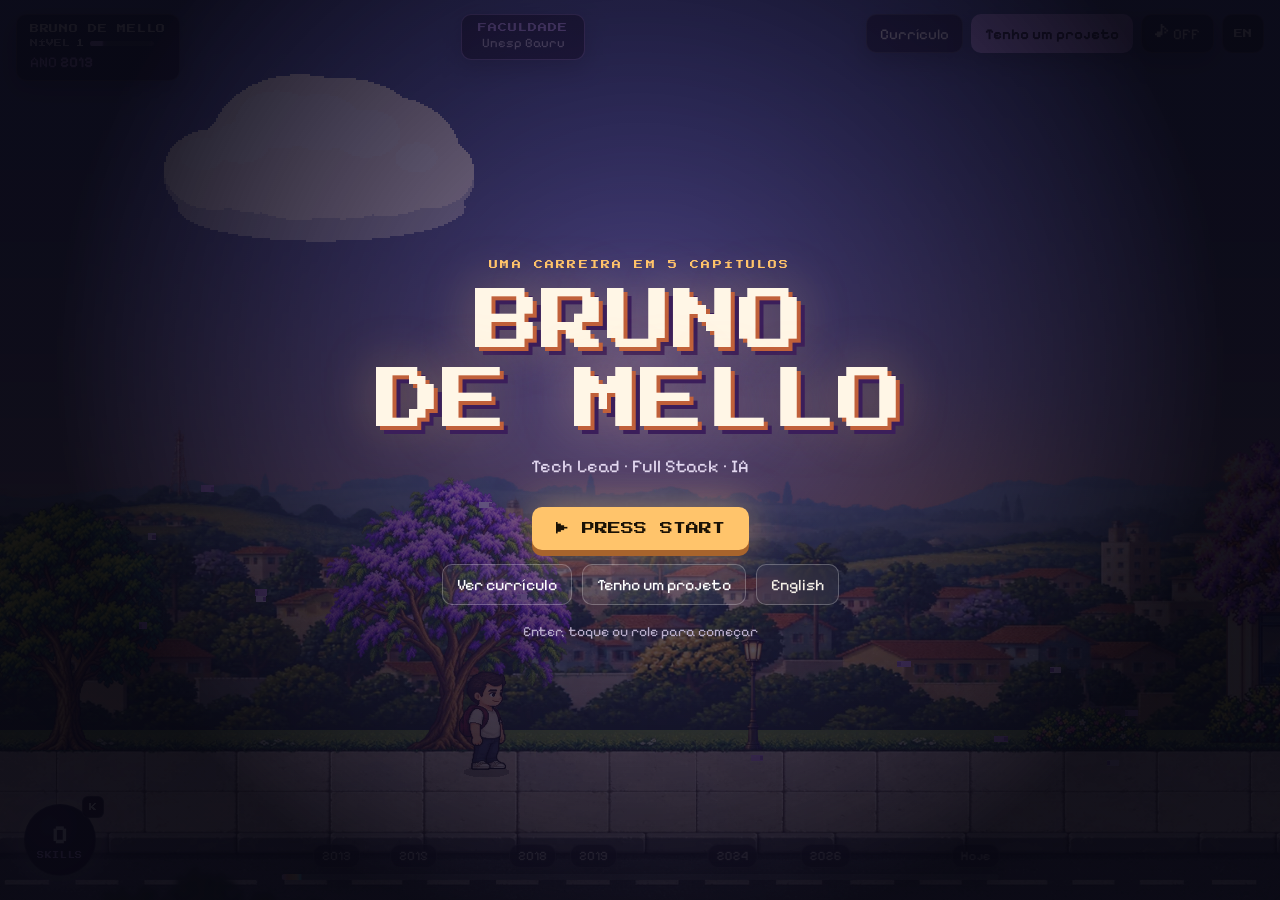
==== v3/index.html @ 6a88efe6 "portfolio-game: v2 e v3 do portfólio em jogo 2D v2 (estável) e v3 (transições entre capítulos e leve" ====
<!doctype html>
<html lang="pt-BR">
<head>
  <meta charset="utf-8">
  <meta name="viewport" content="width=device-width,initial-scale=1,viewport-fit=cover">
  <title>Bruno de Mello — a carreira como um jogo</title>
  <meta name="description" content="Tech Lead e desenvolvedor full stack com 11 anos de web. Atravesse a trajetória de Bruno de Mello num side-scroller em que o cenário e o personagem evoluem junto com a carreira.">
  <meta name="theme-color" content="#0b0a18">
  <link rel="icon" href="/assets/favicon.svg">
  <link rel="canonical" href="https://brunodemello.dev/portfolio-game-v3/">
  <link rel="alternate" hreflang="pt-BR" href="https://brunodemello.dev/portfolio-game-v3/">
  <link rel="alternate" hreflang="en" href="https://brunodemello.dev/portfolio-game-v3/en/">
  <meta property="og:type" content="website">
  <meta property="og:locale" content="pt_BR">
  <meta property="og:title" content="Bruno de Mello — a carreira como um jogo">
  <meta property="og:description" content="Tech Lead e desenvolvedor full stack. Atravesse 11 anos de carreira num jogo 2D e colete as skills pelo caminho.">
  <meta property="og:url" content="https://brunodemello.dev/portfolio-game-v3/">
  <meta property="og:image" content="https://brunodemello.dev/portfolio-game-v3/share-pt.jpg">
  <meta property="og:image:width" content="1200">
  <meta property="og:image:height" content="630">
  <meta property="og:image:alt" content="Bruno de Mello em pixel art diante do escritório, ao fim de uma rua que atravessa a carreira.">
  <meta name="twitter:card" content="summary_large_image">
  <link rel="preconnect" href="https://fonts.googleapis.com">
  <link rel="preconnect" href="https://fonts.gstatic.com" crossorigin>
  <link rel="stylesheet" href="https://fonts.googleapis.com/css2?family=Press+Start+2P&family=Pixelify+Sans:wght@400;700&family=VT323&display=swap">
  <link rel="stylesheet" href="style.css">
  <script>document.documentElement.classList.add('js');</script>
  <script type="module" src="js/main.js"></script>
</head>
<body>
  <a class="skip-link" href="#text-version">Pular o jogo e ler o currículo</a>

  <div id="app">
    <canvas id="screen" aria-hidden="true"></canvas>
    <div id="billboards" aria-hidden="true"></div>

    <header class="hud-top">
      <div class="hud-id">
        <span class="hud-name">BRUNO DE MELLO</span>
        <span class="hud-level"><i id="level-label">NÍVEL</i> <b id="level">1</b><span class="level-bar"><span id="level-fill"></span></span></span>
        <span class="hud-year"><i id="year-prefix">ANO </i><b id="year">2013</b></span>
      </div>
      <div class="era-badge" id="era-badge">
        <span id="era-name">FACULDADE</span>
        <small id="era-spec">Unesp Bauru</small>
      </div>
      <div class="hud-actions">
        <button type="button" data-panel="vagas">Currículo</button>
        <button type="button" data-panel="projetos" class="accent"><span class="long">Tenho um projeto</span><span class="short">Projeto</span></button>
        <button type="button" id="sound" aria-pressed="false" title="Som">♪ <span>OFF</span></button>
        <a class="lang" href="en/" hreflang="en" lang="en" title="English version">EN</a>
      </div>
    </header>

    <nav class="timeline" id="timeline" aria-label="Linha do tempo">
      <div class="timeline-track"><div class="timeline-fill" id="timeline-fill"></div></div>
      <div class="timeline-stops" id="timeline-stops"></div>
    </nav>

    <button type="button" class="skill-orb" id="skill-orb" aria-label="Abrir roda de skills">
      <span class="orb-ring"></span>
      <span class="orb-core"><b id="skill-count">0</b><small>SKILLS</small></span>
      <span class="orb-key">K</span>
    </button>
    <div class="skill-pops" id="skill-pops" aria-hidden="true"></div>

    <div class="hint" id="hint" hidden>
      <span class="hint-keys"><kbd>←</kbd><kbd>→</kbd> andar &nbsp;<kbd>Shift</kbd> correr &nbsp;<kbd>↑</kbd> pular</span>
      <span class="hint-touch">Deslize ou use os botões para andar</span>
      <span class="hint-scroll">…ou só role a página. Pare perto dos telões para ler mais.</span>
    </div>

    <div class="door-prompts" id="door-prompts" hidden>
      <button type="button" class="door-prompt" data-door="vagas">▲ VAGAS</button>
      <button type="button" class="door-prompt" data-door="projetos">▲ PROJETOS</button>
    </div>
    <div class="era-banner" id="era-banner" hidden></div>
    <div class="flash" id="flash"></div>

    <div class="touch-controls" id="touch-controls">
      <button type="button" data-hold="left" aria-label="Andar para a esquerda">◀</button>
      <button type="button" data-hold="right" aria-label="Andar para a direita">▶</button>
      <button type="button" data-tap="jump" class="jump" aria-label="Pular">▲</button>
    </div>

    <section class="title-screen" id="title-screen">
      <div class="boot" id="boot">brunodemello<span>.dev</span></div>
      <div class="title-card">
        <p class="title-kicker">UMA CARREIRA EM 5 CAPÍTULOS</p>
        <h1 class="title-logo">BRUNO<br>DE MELLO</h1>
        <p class="title-sub">Tech Lead · Full Stack · IA</p>
        <button type="button" class="start" id="continue" hidden>▶ CONTINUAR</button>
        <button type="button" class="start" id="start">▶ PRESS START</button>
        <div class="title-links">
          <button type="button" data-panel="vagas">Ver currículo</button>
          <button type="button" data-panel="projetos">Tenho um projeto</button>
          <a class="lang" href="en/" hreflang="en" lang="en">English</a>
        </div>
        <p class="title-help">Enter, toque ou role para começar</p>
      </div>
    </section>
  </div>

  <!--
    Fonte única do conteúdo. O jogo lê estes artigos (data-x = posição no mundo)
    e quem não roda JavaScript, buscadores e leitores de tela leem o texto direto.
  -->
  <main id="text-version">
    <h1>Bruno de Mello · Tech Lead e desenvolvedor full stack</h1>
    <p>11 anos em desenvolvimento web. Tech Lead e responsável pelo setor de desenvolvimento na MktNow, liderando a adoção de IA na agência.</p>

    <article class="station" data-id="unesp" data-x="420" data-label="2013"
      data-skills="Lógica de programação|Algoritmos">
      <p class="kicker">2013</p>
      <h2>Unesp Bauru</h2>
      <p class="role">Ciência da Computação, depois Sistemas de Informação</p>
      <p class="body">Onde tudo começou: entrei em Ciência da Computação e depois migrei para Sistemas de Informação, na Unesp de Bauru. Tranquei em 2018 para me dedicar ao trabalho.</p>
    </article>

    <article class="station" data-id="jrcom" data-x="1000" data-label="2015"
      data-skills="Gestão de projetos|Liderança|Trabalho em equipe">
      <p class="kicker">2015 – 2018</p>
      <h2>Jr.com · Empresa Júnior</h2>
      <p class="role">Empresa júnior da Computação da Unesp Bauru</p>
      <ol class="steps"><li>Trainee de projetos</li><li>Diretor de projetos</li><li>Presidente</li></ol>
      <p class="body">Tirei projetos do papel com clientes de verdade ainda na faculdade. Entrei como trainee, assumi a diretoria de projetos e fui eleito presidente: minha primeira experiência liderando pessoas.</p>
    </article>

    <article class="station" data-id="i9" data-x="1380"
      data-skills="HTML|CSS|JavaScript|WordPress">
      <p class="kicker">2015 – 2017</p>
      <h2>i9</h2>
      <p class="role">Estágio em desenvolvimento web</p>
      <p class="body">Primeiro estágio: desenvolvimento web e WordPress no dia a dia de uma agência. Fiz parte do time que redesenhou o site da Endeavor Brasil.</p>
    </article>

    <article class="station" data-id="mktnow" data-x="1900" data-label="2018"
      data-skills="React|Node.js|VTEX|Tray|Loja Integrada|APIs">
      <p class="kicker">2018</p>
      <h2>MktNow</h2>
      <p class="role">Desenvolvedor Sênior · agência de performance digital</p>
      <p class="body">Interfaces em React, back-end em Node.js, integrações e lojas em VTEX, Tray e Loja Integrada, com deploy e manutenção incluídos. Aqui a web virou trabalho de gente grande.</p>
    </article>

    <article class="station" data-id="tristar" data-x="2360" data-label="2019"
      data-skills="PouchDB|Offline-first|Mobile web">
      <p class="kicker">2019 · freela em paralelo</p>
      <h2>Tri-Star Premium Services</h2>
      <p class="role">App de inspeção para a aviação civil</p>
      <ul class="board"><li><span>VIRACOPOS</span><span>VCP</span><span>EM USO</span></li><li><span>GUARULHOS</span><span>GRU</span><span>EM USO</span></li><li><span>CONGONHAS</span><span>CGH</span><span>EM USO</span></li></ul>
      <p class="body">App mobile que funciona offline para agentes de proteção da aviação civil checarem itens proibidos no embarque.</p>
      <p><a class="case" href="/pt/work/tri-star/">Ler o case completo</a></p>
    </article>

    <article class="station" data-id="email" data-x="2820"
      data-skills="Coordenação de equipe|E-mail marketing|GTM|GA4">
      <p class="kicker">Em paralelo ao dev</p>
      <h2>Coordenação de E-mail Marketing</h2>
      <p class="role">MktNow · cerca de 2 anos</p>
      <p class="body">Coordenei o setor de e-mail marketing sem largar o desenvolvimento. Saí do jeito certo: treinei a pessoa que assumiu o setor.</p>
    </article>

    <article class="station" data-id="techlead" data-x="3420" data-label="2024"
      data-skills="Arquitetura|Code review|VPS|DNS|Nginx">
      <p class="kicker">2024</p>
      <h2>Tech Lead</h2>
      <p class="role">MktNow · liderança técnica</p>
      <p class="body">Arquitetura, revisão de código e as decisões que mantêm os projetos de pé, sem sair do código. O time começa a andar junto.</p>
    </article>

    <article class="station" data-id="dept" data-x="4120" data-label="2026"
      data-skills="Gestão de time|Priorização|IA aplicada|Agentes de IA">
      <p class="kicker">2026</p>
      <h2>Responsável pelo Desenvolvimento</h2>
      <p class="role">MktNow · todo o setor de dev</p>
      <p class="body">Lidero um time de 5 a 6 devs: conduzo as dailies, priorizo e distribuo as tarefas e sou o ponto único entre a agência e o desenvolvimento.</p>
      <p class="body">Também lidero a adoção de IA na agência, criando ferramentas internas e levando IA para o fluxo de trabalho.</p>
    </article>

    <article class="station" data-id="personal" data-x="4340"
      data-skills="Next.js|TypeScript|Prisma|PostgreSQL|Python">
      <p class="kicker">Projetos pessoais</p>
      <h2>CareerOS e ClearDesk</h2>
      <p class="role">Produtos que construo de ponta a ponta</p>
      <figure class="shots"><img src="/assets/careeros-demo.jpg" alt="CareerOS com uma oportunidade de demonstração e o cálculo de aderência"><img src="/assets/cleardesk-pipeline.jpg" alt="ClearDesk: funil do piloto com dados de demonstração"></figure>
      <p class="body">CareerOS organiza minha trajetória e analisa oportunidades a partir de skills, experiências e evidências de projetos. ClearDesk é o piloto de uma aplicação para organizar contatos comerciais, orçamentos e próximos passos numa operação de serviços.</p>
      <p><a class="case" href="/pt/work/careeros/">Case do CareerOS</a> <a class="case" href="/pt/work/cleardesk/">Case do ClearDesk</a></p>
    </article>

    <article class="station" data-id="urbes" data-x="4540"
      data-skills="SQLite|Diagnóstico de dados">
      <p class="kicker">Freela</p>
      <h2>URBES</h2>
      <p class="role">Manutenção de aplicação Node.js + SQLite</p>
      <p class="body">Fluxo de atualização de dados por arquivos e investigação de consistência entre arquivo, banco e interface.</p>
      <p><a class="case" href="/pt/work/urbes/">Ler o case completo</a></p>
    </article>

    <article class="station" data-id="labs" data-x="4860"
      data-skills="Orquestração de agentes|Automação">
      <p class="kicker">Estudo pessoal</p>
      <h2>Labs</h2>
      <p class="role">Laboratório de agentes de IA</p>
      <p class="body">Um time de agentes com papéis definidos (design, front, back, QA, documentação) trabalhando num fluxo de tarefas com revisão humana no final. Um estudo sobre como agentes podem construir software com qualidade.</p>
      <p><a class="case" href="/pt/work/dunder-labs/">Ler o case completo</a></p>
    </article>

    <article class="station" data-id="office" data-x="5260" data-label="Hoje">
      <p class="kicker">Hoje</p>
      <h2>E agora?</h2>
      <p class="role">Duas portas, dois caminhos</p>
      <p class="body">Procurando alguém para o seu time? Porta da esquerda. Tem um projeto para tirar do papel? Porta da direita.</p>
    </article>
    <section class="skills-data" id="skills-data">
      <h2>Skills</h2>
      <ul>
      <li data-skill="Lógica de programação" data-code="LOG" data-group="fund"><b>Lógica de programação</b> A base da Ciência da Computação na Unesp, onde comecei em 2013.</li>
      <li data-skill="Algoritmos" data-code="ALG" data-group="fund"><b>Algoritmos</b> Estruturas e algoritmos da graduação: o raciocínio que sigo usando para resolver problemas.</li>
      <li data-skill="Gestão de projetos" data-code="GP" data-group="lead"><b>Gestão de projetos</b> Na Jr.com, de trainee a diretor de projetos: escopo, prazos e clientes reais ainda na faculdade.</li>
      <li data-skill="Liderança" data-code="LID" data-group="lead"><b>Liderança</b> Presidente da Jr.com e, anos depois, Tech Lead e responsável pelo desenvolvimento da MktNow.</li>
      <li data-skill="Trabalho em equipe" data-code="EQP" data-group="lead"><b>Trabalho em equipe</b> Da empresa júnior ao time que coordeno hoje: projetos sempre feitos a várias mãos.</li>
      <li data-skill="HTML" data-code="HTML" data-group="front"><b>HTML</b> Base de tudo o que construo para a web, desde o primeiro estágio na i9.</li>
      <li data-skill="CSS" data-code="CSS" data-group="front"><b>CSS</b> Layouts responsivos com CSS e SCSS, adaptando interfaces a qualquer tela.</li>
      <li data-skill="JavaScript" data-code="JS" data-group="front"><b>JavaScript</b> A linguagem central do meu trabalho: do estágio na i9 às aplicações em React e Node.js.</li>
      <li data-skill="WordPress" data-code="WP" data-group="front"><b>WordPress</b> Sites institucionais desde a i9, incluindo o redesign da Endeavor Brasil, e muitos projetos de agência.</li>
      <li data-skill="React" data-code="RCT" data-group="front"><b>React</b> Interfaces que construo e mantenho na MktNow desde 2018.</li>
      <li data-skill="Node.js" data-code="NODE" data-group="back"><b>Node.js</b> Back-ends, APIs e integrações na MktNow, além da aplicação da URBES.</li>
      <li data-skill="VTEX" data-code="VTEX" data-group="ecom"><b>VTEX</b> Lojas e integrações de e-commerce para clientes da agência.</li>
      <li data-skill="Tray" data-code="TRAY" data-group="ecom"><b>Tray</b> Lojas Tray com regras específicas da operação de cada cliente.</li>
      <li data-skill="Loja Integrada" data-code="LI" data-group="ecom"><b>Loja Integrada</b> E-commerce de clientes da agência, com integrações e ajustes de operação.</li>
      <li data-skill="APIs" data-code="API" data-group="back"><b>APIs</b> Integrações entre serviços, formulários e CRMs, com as regras de negócio de cada cliente.</li>
      <li data-skill="PouchDB" data-code="PDB" data-group="back"><b>PouchDB</b> O banco local do app da Tri-Star, que precisava funcionar sem internet nos aeroportos.</li>
      <li data-skill="Offline-first" data-code="OFF" data-group="back"><b>Offline-first</b> No app da Tri-Star, os agentes checavam itens mesmo sem conexão, e os dados sincronizavam depois.</li>
      <li data-skill="Mobile web" data-code="MOB" data-group="front"><b>Mobile web</b> O app de inspeção da Tri-Star, usado no celular por agentes de proteção da aviação civil.</li>
      <li data-skill="Coordenação de equipe" data-code="CRD" data-group="lead"><b>Coordenação de equipe</b> Coordenei o setor de e-mail marketing por cerca de dois anos, junto com o desenvolvimento.</li>
      <li data-skill="E-mail marketing" data-code="MAIL" data-group="mkt"><b>E-mail marketing</b> Operação e campanhas do setor na MktNow, até treinar a pessoa que assumiu.</li>
      <li data-skill="GTM" data-code="GTM" data-group="mkt"><b>GTM</b> Google Tag Manager para medir o que acontece em sites e lojas de clientes.</li>
      <li data-skill="GA4" data-code="GA4" data-group="mkt"><b>GA4</b> Google Analytics e dataLayer para medir o que importa em cada projeto.</li>
      <li data-skill="Arquitetura" data-code="ARQ" data-group="back"><b>Arquitetura</b> Como Tech Lead, defino a estrutura e os caminhos técnicos dos projetos da agência.</li>
      <li data-skill="Code review" data-code="CR" data-group="lead"><b>Code review</b> Revisão de código do time: qualidade e consistência antes de ir para produção.</li>
      <li data-skill="VPS" data-code="VPS" data-group="infra"><b>VPS</b> Publicação e manutenção de aplicações em VPS, com aaPanel, DigitalOcean e Hostinger.</li>
      <li data-skill="DNS" data-code="DNS" data-group="infra"><b>DNS</b> Domínios, DNS, HTTPS e Cloudflare para colocar projetos no ar e mantê-los lá.</li>
      <li data-skill="Nginx" data-code="NGX" data-group="infra"><b>Nginx</b> Servidores web e proxies (Nginx e Apache) nas aplicações que publico.</li>
      <li data-skill="Gestão de time" data-code="TIME" data-group="lead"><b>Gestão de time</b> Lidero de 5 a 6 devs: dailies, acompanhamento e distribuição do trabalho.</li>
      <li data-skill="Priorização" data-code="PRI" data-group="lead"><b>Priorização</b> Decido o que entra primeiro e sou o ponto único entre a agência e o time de desenvolvimento.</li>
      <li data-skill="IA aplicada" data-code="IA" data-group="ai"><b>IA aplicada</b> Lidero a adoção de IA na agência, com ferramentas internas e IA no fluxo de trabalho.</li>
      <li data-skill="Agentes de IA" data-code="AGT" data-group="ai"><b>Agentes de IA</b> Uso agentes no desenvolvimento e estudo como eles podem construir software com qualidade.</li>
      <li data-skill="SQLite" data-code="SQL" data-group="back"><b>SQLite</b> O banco da aplicação da URBES, onde investiguei a consistência entre arquivos, banco e interface.</li>
      <li data-skill="Diagnóstico de dados" data-code="DIAG" data-group="back"><b>Diagnóstico de dados</b> Rastrear onde o dado se perde: do arquivo de atualização até o que aparece na tela.</li>
      <li data-skill="Orquestração de agentes" data-code="ORQ" data-group="ai"><b>Orquestração de agentes</b> No Labs, organizo um time de agentes com papéis definidos e revisão humana no final.</li>
      <li data-skill="Automação" data-code="AUTO" data-group="ai"><b>Automação</b> Fluxos automáticos de tarefas e entregas no meu laboratório de agentes.</li>
      <li data-skill="Next.js" data-code="NEXT" data-group="front"><b>Next.js</b> A base do CareerOS, meu projeto pessoal para organizar trajetória e oportunidades.</li>
      <li data-skill="TypeScript" data-code="TS" data-group="front"><b>TypeScript</b> Tipagem do CareerOS de ponta a ponta, do front-end ao banco.</li>
      <li data-skill="Prisma" data-code="PRSM" data-group="back"><b>Prisma</b> A camada de dados do CareerOS, modelando skills, experiências e evidências.</li>
      <li data-skill="PostgreSQL" data-code="PG" data-group="back"><b>PostgreSQL</b> O banco relacional por trás do CareerOS.</li>
      <li data-skill="Python" data-code="PY" data-group="back"><b>Python</b> A aplicação do ClearDesk, piloto para organizar pedidos e orçamentos de uma operação de serviços.</li>
      </ul>
    </section>
  </main>

  <dialog class="wheel" id="skill-wheel" aria-labelledby="wheel-name">
    <div class="wheel-stage">
      <div class="wheel-ring" id="wheel-ring"></div>
      <div class="wheel-center">
        <p class="wheel-group" id="wheel-group"></p>
        <h2 class="wheel-name" id="wheel-name"></h2>
        <p class="wheel-desc" id="wheel-desc"></p>
        <p class="wheel-origin" id="wheel-origin"></p>
        <div class="wheel-nav">
          <button type="button" id="wheel-prev" aria-label="Skill anterior">◀</button>
          <span id="wheel-progress"></span>
          <button type="button" id="wheel-next" aria-label="Próxima skill">▶</button>
        </div>
      </div>
    </div>
    <button type="button" class="wheel-close" data-close-wheel>Voltar ao jogo ✕</button>
    <p class="wheel-help">← → ou role para girar · clique numa skill · Esc fecha</p>
  </dialog>

  <dialog class="panel" id="panel-vagas" aria-labelledby="vagas-title">
    <div class="panel-inner">
      <button type="button" class="panel-close" data-close>Voltar ao jogo ✕</button>
      <p class="panel-kicker">PORTA DA ESQUERDA · VAGAS</p>
      <h2 id="vagas-title">Para o seu time</h2>
      <p class="panel-lead">Tech Lead e responsável pelo desenvolvimento na MktNow, agência de performance digital. São 11 anos construindo para a web, de interfaces em React a integrações, e-commerce e infraestrutura. Hoje também lidero a adoção de IA na agência.</p>
      <div class="panel-actions">
        <a class="btn primary" href="/pt/resume/">Currículo completo</a>
        <a class="btn" href="/downloads/bruno-de-mello-pt.pdf" download>Baixar PDF</a>
        <a class="btn" href="mailto:contact@brunodemello.dev?subject=Vaga">contact@brunodemello.dev</a>
      </div>
      <h3>Experiência</h3>
      <ul class="cv">
        <li><b>MktNow</b><span>2018 – hoje</span><p>Responsável pelo Desenvolvimento (2026) · Tech Lead (2024) · Dev Sênior (2018). Coordenação de e-mail marketing em paralelo, por cerca de 2 anos.</p></li>
        <li><b>Tri-Star Premium Services</b><span>2019 · freela</span><p>App offline de inspeção usado em Viracopos, Guarulhos e Congonhas.</p></li>
        <li><b>URBES</b><span>freela</span><p>Manutenção de aplicação Node.js + SQLite.</p></li>
        <li><b>i9</b><span>2015 – 2017</span><p>Estágio em desenvolvimento web e WordPress; redesign do site da Endeavor Brasil.</p></li>
        <li><b>Jr.com</b><span>2015 – 2018</span><p>Trainee de projetos → Diretor de projetos → Presidente.</p></li>
      </ul>
      <h3>Formação e idiomas</h3>
      <p>Unesp Bauru · Ciência da Computação → Sistemas de Informação (2013–2018, não concluído).<br>Inglês intermediário-avançado: leitura e escrita fluentes, conversação em evolução.</p>
      <h3>Projetos pessoais</h3>
      <ul class="links">
        <li><a href="/pt/work/careeros/">CareerOS</a> organiza trajetória e oportunidades</li>
        <li><a href="/pt/work/cleardesk/">ClearDesk</a> do pedido ao acompanhamento</li>
        <li><a href="/pt/work/dunder-labs/">Labs</a> laboratório de agentes de IA</li>
      </ul>
    </div>
  </dialog>

  <dialog class="panel" id="panel-projetos" aria-labelledby="projetos-title">
    <div class="panel-inner">
      <button type="button" class="panel-close" data-close>Voltar ao jogo ✕</button>
      <p class="panel-kicker">PORTA DA DIREITA · PROJETOS</p>
      <h2 id="projetos-title">Tem um projeto?</h2>
      <p class="panel-lead">Eu cuido da parte técnica de ponta a ponta, com a experiência de quem entrega para clientes de agência todos os dias.</p>
      <ul class="services">
        <li><b>Sites e landing pages</b>rápidos, medidos e fáceis de manter</li>
        <li><b>E-commerce</b>VTEX, Tray, Loja Integrada e WooCommerce</li>
        <li><b>Apps web sob medida</b>React e Node.js</li>
        <li><b>Integrações</b>formulário → CRM, APIs e automações</li>
        <li><b>Ferramentas com IA</b>automações e assistentes para o seu fluxo</li>
        <li><b>Manutenção e infraestrutura</b>VPS, DNS, deploy e correções</li>
        <li><b>Medição</b>GTM, GA4 e dataLayer</li>
      </ul>
      <p class="panel-note">Projeto fechado para entregas ou mensalidade para manutenção. Orçamento sob medida. <b>Agenda limitada: aceitando novos projetos.</b></p>
      <div class="panel-actions">
        <a class="btn primary" href="mailto:contact@brunodemello.dev?subject=Projeto">Pedir orçamento</a>
      </div>
    </div>
  </dialog>
</body>
</html>
---- v3/style.css ----
@font-face {
  font-family: 'Manrope';
  src: url('/assets/manrope-regular.ttf') format('truetype');
  font-weight: 400;
  font-display: swap;
}
@font-face {
  font-family: 'Manrope';
  src: url('/assets/manrope-bold.ttf') format('truetype');
  font-weight: 700;
  font-display: swap;
}

@property --rot { syntax: '<angle>'; inherits: true; initial-value: 0deg; }
@property --k { syntax: '<number>'; inherits: false; initial-value: 0; }
@property --sc { syntax: '<number>'; inherits: false; initial-value: 1; }
@property --p { syntax: '<angle>'; inherits: true; initial-value: 0deg; }

:root {
  --pixel: 'Press Start 2P', ui-monospace, monospace;
  --game: 'Pixelify Sans', 'Press Start 2P', system-ui, sans-serif;
  --sans: 'Manrope', system-ui, -apple-system, 'Segoe UI', sans-serif;
  --glass: rgba(16, 13, 28, 0.72);
  --glass-strong: rgba(14, 11, 24, 0.9);
  --line: rgba(255, 255, 255, 0.16);
  --ink: #f6f1e8;
  --muted: #c9c1d6;
  --accent: #c9a2ff;
  --safe-bottom: env(safe-area-inset-bottom, 0px);
}

/* One accent per chapter: jacaranda, terracotta, amber, gold, neon. */
html[data-era='c1'], .chip--c1, .spark--c1, .era-banner--c1, .skill-toast.chip--c1 { --accent: #c9a2ff; }
html[data-era='c2'], .chip--c2, .spark--c2, .era-banner--c2, .skill-toast.chip--c2 { --accent: #ff9f70; }
html[data-era='c3'], .chip--c3, .spark--c3, .era-banner--c3, .skill-toast.chip--c3 { --accent: #ffc46b; }
html[data-era='c4'], .chip--c4, .spark--c4, .era-banner--c4, .skill-toast.chip--c4 { --accent: #ffd98a; }
html[data-era='c5'], .chip--c5, .spark--c5, .era-banner--c5, .skill-toast.chip--c5 { --accent: #45f0ff; }
.bb--c1 { --accent: #c9a2ff; }
.bb--c2 { --accent: #ff9f70; }
.bb--c3 { --accent: #ffc46b; }
.bb--c4 { --accent: #ffd98a; }
.bb--c5 { --accent: #45f0ff; }

/* Skill groups (wheel colors). */
.group-fund { --g: #b8a6ff; }
.group-lead { --g: #ffb86b; }
.group-front { --g: #6fd6ff; }
.group-back { --g: #8dff9a; }
.group-ecom { --g: #ff8fbf; }
.group-infra { --g: #cfd8e6; }
.group-mkt { --g: #ffe066; }
.group-ai { --g: #45f0ff; }

* { box-sizing: border-box; }

html, body {
  margin: 0;
  font-variant-ligatures: none;
  background: #070812;
  color: var(--ink);
  font-family: var(--sans);
}

html.js, html.js body {
  height: 100%;
  overflow: hidden;
  overscroll-behavior: none;
}

button { font: inherit; color: inherit; cursor: pointer; }

.skip-link {
  position: absolute;
  left: 12px;
  top: -60px;
  z-index: 100;
  padding: 10px 14px;
  background: #fff;
  color: #000;
}
.skip-link:focus { top: 12px; }

/* ---------- no-JS / screen reader text version ---------- */

#text-version {
  max-width: 720px;
  margin: 0 auto;
  padding: 40px 20px 80px;
  line-height: 1.6;
}
#text-version .station { margin: 32px 0; }
#text-version .kicker { color: #ffc46b; font-size: 13px; letter-spacing: 0.1em; margin: 0; }
#text-version h2 { margin: 4px 0; }
#text-version .role { color: #c9c3b6; margin: 0 0 8px; }
#text-version a { color: #7ff6ff; }
#text-version .skills-data li { margin: 6px 0; }

html.js #text-version {
  position: absolute;
  width: 1px;
  height: 1px;
  overflow: hidden;
  clip: rect(0 0 0 0);
  white-space: nowrap;
}
html:not(.js) #app { display: none; }

/* ---------- stage ---------- */

#app {
  position: fixed;
  inset: 0;
  overflow: hidden;
  touch-action: none;
  user-select: none;
  -webkit-user-select: none;
}

#screen {
  position: absolute;
  inset: 0;
  width: 100%;
  height: 100%;
}

/* Shared "game UI" surface: dark glass, a crisp border and the chapter accent. */
.hud-id,
.era-badge,
.hud-actions button,
.timeline .stop,
.door-prompt,
.hint {
  background: var(--glass);
  color: var(--ink);
  border: 1px solid var(--line);
  border-radius: 10px;
  backdrop-filter: blur(10px) saturate(1.3);
  -webkit-backdrop-filter: blur(10px) saturate(1.3);
  box-shadow: 0 8px 24px rgba(0, 0, 0, 0.28);
}

/* ---------- top HUD ---------- */

.hud-top {
  position: absolute;
  top: 0;
  left: 0;
  right: 0;
  z-index: 10;
  display: flex;
  align-items: flex-start;
  justify-content: space-between;
  gap: 12px;
  padding: 14px 16px;
  pointer-events: none;
}
.hud-top > * { pointer-events: auto; }

.hud-id {
  display: flex;
  flex-direction: column;
  gap: 6px;
  padding: 9px 13px;
}
.hud-name { font-family: var(--pixel); font-size: 9px; letter-spacing: 0.08em; }
.hud-level { display: flex; align-items: center; gap: 6px; font-family: var(--pixel); font-size: 8px; color: var(--muted); }
.hud-level i { font-style: normal; }
.hud-level b { color: #fff; font-weight: 400; }
.level-bar { width: 64px; height: 5px; border-radius: 99px; background: rgba(255, 255, 255, 0.15); overflow: hidden; }
#level-fill { display: block; height: 100%; background: var(--accent); transform-origin: left; transform: scaleX(0); box-shadow: 0 0 8px var(--accent); }
.hud-year { font-family: var(--game); font-size: 15px; color: var(--accent); transition: color 0.5s; }
.hud-year i { font-style: normal; }
.hud-year b { display: inline-block; font-weight: 700; }
.hud-year b.tick { animation: tick 0.35s cubic-bezier(.2,1.4,.4,1); }

.era-badge {
  display: flex;
  flex-direction: column;
  align-items: center;
  gap: 3px;
  padding: 8px 16px;
  text-align: center;
  border-color: color-mix(in srgb, var(--accent) 55%, transparent);
  transition: border-color 0.5s;
}
.era-badge span { font-family: var(--pixel); font-size: 9px; letter-spacing: 0.1em; color: var(--accent); transition: color 0.5s; }
.era-badge small { font-family: var(--game); font-size: 13px; color: var(--muted); }
.era-badge.upgrade { animation: badge-up 0.9s cubic-bezier(.2,1.6,.4,1); }

.hud-actions { display: flex; gap: 8px; }
.hud-actions button { padding: 9px 13px; font-family: var(--game); font-size: 15px; }
.lang {
  display: inline-grid;
  place-items: center;
  padding: 9px 11px;
  background: var(--glass);
  border: 1px solid var(--line);
  border-radius: 10px;
  color: var(--ink);
  font-family: var(--pixel);
  font-size: 9px;
  text-decoration: none;
  backdrop-filter: blur(10px);
  -webkit-backdrop-filter: blur(10px);
}
.lang:hover { border-color: var(--accent); color: var(--accent); }
.title-links .lang { padding: 10px 14px; font-family: var(--game); font-size: 16px; border-radius: 10px; background: rgba(255, 255, 255, 0.06); border-color: rgba(255, 255, 255, 0.25); }
.hud-actions .short { display: none; }
.hud-actions button.accent { background: var(--accent); color: #17121f; border-color: transparent; font-weight: 700; }
.hud-actions button:hover { filter: brightness(1.12); }
.hud-actions button:focus-visible,
.timeline .stop:focus-visible,
.skill-orb:focus-visible { outline: 3px solid #fff; outline-offset: 2px; }

/* ---------- timeline ---------- */

.timeline {
  position: absolute;
  left: 50%;
  bottom: calc(20px + var(--safe-bottom));
  z-index: 10;
  width: min(720px, 56vw);
  transform: translateX(-50%);
  padding-top: 30px;
}
.timeline-track {
  height: 6px;
  background: rgba(255, 255, 255, 0.16);
  border-radius: 99px;
  overflow: hidden;
  box-shadow: 0 2px 10px rgba(0, 0, 0, 0.3);
}
.timeline-fill {
  height: 100%;
  background: linear-gradient(90deg, #c9a2ff, #ff9f70 30%, #ffc46b 55%, #ffd98a 75%, #45f0ff);
  transform-origin: left;
  transform: scaleX(0);
}
.timeline-stops { position: absolute; inset: 0 0 auto 0; height: 24px; }
.timeline .stop {
  position: absolute;
  top: 0;
  transform: translateX(-50%);
  padding: 3px 8px;
  font-family: var(--game);
  font-size: 13px;
  white-space: nowrap;
  opacity: 0.8;
  transition: opacity 0.2s, transform 0.2s, background 0.3s;
}
.timeline .stop:hover { opacity: 1; transform: translateX(-50%) translateY(-2px); }
.timeline .stop.current { opacity: 1; background: var(--accent); color: #17121f; border-color: transparent; font-weight: 700; }

/* ---------- skill orb, pops, toast, sparks ---------- */

.skill-orb {
  position: absolute;
  left: 18px;
  bottom: calc(18px + var(--safe-bottom));
  z-index: 12;
  width: 84px;
  height: 84px;
  padding: 0;
  border: 0;
  border-radius: 50%;
  background: none;
  transition: transform 0.2s;
}
.skill-orb:hover { transform: scale(1.06); }
.orb-ring {
  position: absolute;
  inset: 0;
  border-radius: 50%;
  background: conic-gradient(var(--accent) var(--p, 0deg), rgba(255, 255, 255, 0.14) 0);
  box-shadow: 0 0 24px color-mix(in srgb, var(--accent) 45%, transparent);
  transition: --p 0.6s ease-out;
}
.skill-orb { --p: 0deg; }
.orb-core {
  position: absolute;
  inset: 6px;
  display: flex;
  flex-direction: column;
  align-items: center;
  justify-content: center;
  border-radius: 50%;
  background: radial-gradient(circle at 35% 30%, #2c2446, #120f20 70%);
  border: 1px solid rgba(255, 255, 255, 0.12);
}
.orb-core b { font-family: var(--game); font-size: 26px; line-height: 1; color: #fff; }
.orb-core small { margin-top: 4px; font-family: var(--pixel); font-size: 7px; letter-spacing: 0.1em; color: var(--accent); }
.orb-key {
  position: absolute;
  right: -2px;
  top: -2px;
  width: 22px;
  height: 22px;
  display: grid;
  place-items: center;
  border-radius: 6px;
  background: var(--glass-strong);
  border: 1px solid var(--line);
  font-family: var(--pixel);
  font-size: 8px;
}
.skill-orb.hit .orb-core { animation: orb-hit 0.45s cubic-bezier(.2,1.6,.4,1); }
.skill-orb.hit .orb-ring { animation: orb-flash 0.6s ease-out; }
@media (pointer: coarse) { .orb-key { display: none; } }

.skill-pops {
  position: absolute;
  left: 18px;
  bottom: calc(112px + var(--safe-bottom));
  z-index: 12;
  display: flex;
  flex-direction: column-reverse;
  gap: 6px;
  pointer-events: none;
}
.skill-pop { animation: pop-up 1.5s ease-out forwards; }

.skill-toast {
  position: absolute;
  left: 50%;
  bottom: calc(78px + var(--safe-bottom));
  z-index: 12;
  display: flex;
  align-items: baseline;
  gap: 10px;
  padding: 9px 16px;
  background: var(--glass-strong);
  border: 1px solid color-mix(in srgb, var(--accent) 70%, transparent);
  border-radius: 999px;
  box-shadow: 0 0 30px color-mix(in srgb, var(--accent) 35%, transparent);
  white-space: nowrap;
  pointer-events: none;
  animation: toast 2.6s cubic-bezier(.2,1,.3,1) forwards;
}
.skill-toast b { font-family: var(--pixel); font-size: 10px; color: var(--accent); }
.skill-toast span { font-family: var(--game); font-size: 15px; color: #fff; }

.achievement {
  position: absolute;
  right: 16px;
  bottom: calc(76px + var(--safe-bottom));
  z-index: 25;
  display: flex;
  align-items: center;
  gap: 12px;
  padding: 10px 16px 10px 10px;
  background: linear-gradient(90deg, rgba(60, 44, 10, 0.95), rgba(20, 16, 30, 0.95));
  border: 1px solid #ffd24a;
  border-radius: 12px;
  box-shadow: 0 0 34px rgba(255, 210, 74, 0.45);
  pointer-events: none;
  animation: achv 3.4s cubic-bezier(.2,1.2,.3,1) forwards;
}
.achievement-icon {
  display: grid;
  place-items: center;
  width: 40px;
  height: 40px;
  border-radius: 10px;
  background: #ffd24a;
  color: #3a2800;
  font-size: 22px;
  animation: achv-spin 0.8s ease-out;
}
.achievement-text { display: flex; flex-direction: column; }
.achievement-text small { font-family: var(--pixel); font-size: 7px; letter-spacing: 0.12em; color: #ffd24a; }
.achievement-text b { font-family: var(--game); font-size: 18px; color: #fff; }
.achievement-text span { font-size: 13px; color: var(--muted); }
@keyframes achv { 0% { opacity: 0; transform: translateX(40px); } 10% { opacity: 1; transform: none; } 85% { opacity: 1; } 100% { opacity: 0; transform: translateY(-10px); } }
@keyframes achv-spin { from { transform: rotate(-180deg) scale(0.3); } to { transform: none; } }
@media (max-width: 720px), (pointer: coarse) { .achievement { right: 10px; left: auto; bottom: calc(176px + var(--safe-bottom)); } }

.chip {
  display: inline-block;
  padding: 5px 10px;
  border-radius: 8px;
  background: var(--accent);
  color: #17121f;
  font-family: var(--game);
  font-size: 15px;
  font-weight: 700;
  white-space: nowrap;
  box-shadow: 0 0 0 2px rgba(0, 0, 0, 0.35), 0 0 18px color-mix(in srgb, var(--accent) 70%, transparent);
}
.chip-fly { position: fixed; left: 0; top: 0; z-index: 60; pointer-events: none; }
.spark {
  position: fixed;
  left: 0;
  top: 0;
  z-index: 59;
  width: 6px;
  height: 6px;
  background: var(--accent);
  box-shadow: 0 0 10px var(--accent);
  pointer-events: none;
  animation: spark 0.65s ease-out forwards;
}

/* ---------- billboards ---------- */

#billboards { position: absolute; inset: 0; z-index: 5; pointer-events: none; }

.bb {
  position: absolute;
  left: 0;
  top: clamp(78px, 12vh, 118px);
  width: min(400px, 34vw);
  opacity: 0;
  visibility: hidden;
  transition: opacity 0.25s, visibility 0s 0.25s;
  pointer-events: none;
}
.bb.is-near {
  opacity: 1;
  visibility: visible;
  transition: opacity 0.25s;
  pointer-events: auto;
}
.bb-screen {
  position: relative;
  padding: 16px 18px 18px;
  background: linear-gradient(180deg, rgba(26, 21, 42, 0.9), rgba(12, 10, 22, 0.9));
  border: 1px solid rgba(255, 255, 255, 0.14);
  border-radius: 12px;
  box-shadow:
    0 0 0 1px rgba(0, 0, 0, 0.5),
    0 22px 60px rgba(0, 0, 0, 0.45),
    0 0 40px color-mix(in srgb, var(--accent) 22%, transparent);
  backdrop-filter: blur(12px) saturate(1.3);
  -webkit-backdrop-filter: blur(12px) saturate(1.3);
  font-size: 14.5px;
  line-height: 1.55;
  overflow: hidden;
}
.bb-screen::before {
  content: '';
  position: absolute;
  left: 0;
  right: 0;
  top: 0;
  height: 3px;
  background: var(--accent);
  box-shadow: 0 0 14px var(--accent);
}
.bb.is-near .bb-screen { animation: rpg-open 0.32s cubic-bezier(.2,.9,.3,1); transform-origin: center; }
.bb-post {
  position: absolute;
  left: var(--post, 50%);
  top: 100%;
  width: 2px;
  height: 30px;
  margin-left: -1px;
  background: linear-gradient(var(--accent), transparent);
  box-shadow: 0 0 8px var(--accent);
}
.bb-kicker { margin: 0; font-family: var(--pixel); font-size: 9px; letter-spacing: 0.08em; color: var(--accent); line-height: 1.6; }
.bb-title { margin: 8px 0 4px; font-family: var(--game); font-size: 27px; font-weight: 700; line-height: 1.1; color: #fff; }
.bb-role { margin: 0; color: var(--muted); font-size: 13.5px; }
.bb-more { display: none; margin-top: 12px; }
.bb.is-open .bb-more { display: block; animation: more-in 0.3s ease-out; }
.bb-body { margin: 0; white-space: pre-line; color: #ece6f2; }
.bb-body.typing::after { content: '▌'; margin-left: 2px; color: var(--accent); animation: blink 0.6s steps(2) infinite; }
.bb-skills { display: flex; flex-wrap: wrap; gap: 6px; margin: 12px 0 0; padding: 0; list-style: none; }
.bb-skills li {
  padding: 3px 9px;
  border: 1px solid color-mix(in srgb, var(--accent) 60%, transparent);
  border-radius: 6px;
  color: var(--accent);
  font-family: var(--game);
  font-size: 14px;
}
.bb-link { display: inline-block; margin-top: 12px; color: var(--accent); font-weight: 700; }
.bb-links { display: flex; flex-wrap: wrap; gap: 4px 16px; }
.bb-shots { display: grid; grid-template-columns: 1fr 1fr; gap: 8px; margin-bottom: 12px; }
.bb-shots img { width: 100%; aspect-ratio: 16 / 10; object-fit: cover; object-position: top left; border-radius: 6px; border: 1px solid color-mix(in srgb, var(--accent) 50%, transparent); }
.bb-steps { display: flex; flex-wrap: wrap; gap: 6px; margin: 12px 0 0; padding: 0; list-style: none; }
.bb-steps li {
  padding: 4px 9px;
  border: 1px dashed rgba(255, 255, 255, 0.3);
  border-radius: 6px;
  font-family: var(--game);
  font-size: 14px;
  opacity: 0.5;
  transition: opacity 0.3s, transform 0.3s, background 0.3s;
}
.bb-steps li.on { opacity: 1; border-style: solid; border-color: var(--accent); }
.bb-steps li.on:last-of-type { background: var(--accent); color: #17121f; transform: scale(1.05); }
.bb-board {
  margin: 12px 0 0;
  padding: 8px 10px;
  list-style: none;
  background: #0c0d12;
  border: 1px solid #2b2f3a;
  border-radius: 6px;
  font-family: var(--pixel);
  font-size: 10px;
  color: #ffd23a;
  line-height: 2;
}
.bb-board li { display: grid; grid-template-columns: 1fr auto auto; gap: 12px; }
.bb-board li span:last-child { color: #58f898; }
.bb-ending { margin-top: 14px; padding-top: 12px; border-top: 1px dashed rgba(255, 255, 255, 0.2); }
.bb-stats { margin: 0 0 10px; color: #fff; }
.bb-stats b { font-family: var(--game); font-size: 20px; color: var(--accent); }
.bb-actions { display: flex; flex-wrap: wrap; gap: 8px; }
.bb-btn {
  padding: 8px 12px;
  border: 1px solid color-mix(in srgb, var(--accent) 60%, transparent);
  border-radius: 8px;
  background: rgba(255, 255, 255, 0.06);
  font-family: var(--game);
  font-size: 15px;
}
.bb-btn.primary { background: var(--accent); color: #17121f; border-color: transparent; font-weight: 700; }
.bb-btn:hover { filter: brightness(1.15); }
.bb--secret .bb-screen { box-shadow: 0 0 0 1px rgba(0, 0, 0, 0.5), 0 22px 60px rgba(0, 0, 0, 0.45), 0 0 50px rgba(255, 79, 216, 0.45); }
.bb--secret { --accent: #ff6fe0; }

#billboards.docked .bb {
  left: 50%;
  top: 104px;
  width: min(92vw, 440px);
  margin-left: calc(min(92vw, 440px) / -2);
}
#billboards.docked .bb-post { display: none; }
#billboards.docked .bb-title { font-size: 23px; }

/* ---------- hint, door prompt, banner, flash ---------- */

.hint {
  position: absolute;
  left: 50%;
  top: 30%;
  z-index: 12;
  display: flex;
  flex-direction: column;
  align-items: center;
  gap: 10px;
  padding: 14px 20px;
  transform: translateX(-50%);
  font-family: var(--game);
  font-size: 16px;
  text-align: center;
  border-color: color-mix(in srgb, var(--accent) 50%, transparent);
  animation: float 2s ease-in-out infinite;
}
.hint[hidden] { display: none; }
.hint kbd {
  display: inline-block;
  min-width: 24px;
  padding: 1px 6px;
  border: 1px solid var(--accent);
  border-radius: 5px;
  color: var(--accent);
  font-family: var(--pixel);
  font-size: 9px;
  line-height: 18px;
}
.hint-scroll { color: var(--muted); font-size: 14px; }
.hint-touch { display: none; }
@media (pointer: coarse) {
  .hint-keys { display: none; }
  .hint-touch { display: inline; }
  .hint { top: auto; bottom: calc(176px + var(--safe-bottom)); width: min(86vw, 360px); }
}

.door-prompt {
  position: absolute;
  top: 50%;
  z-index: 14;
  padding: 11px 16px;
  transform: translateX(-50%);
  background: var(--accent);
  color: #17121f;
  border-color: transparent;
  font-family: var(--pixel);
  font-size: 10px;
  box-shadow: 0 0 30px color-mix(in srgb, var(--accent) 70%, transparent);
  animation: bob 1s ease-in-out infinite;
}
.door-prompts[hidden] { display: none; }
.door-prompt { opacity: 0.75; animation: none; }
.door-prompt.near { opacity: 1; animation: bob 1s ease-in-out infinite; }

.era-banner {
  position: absolute;
  left: 50%;
  top: 46%;
  z-index: 20;
  display: flex;
  flex-direction: column;
  align-items: center;
  gap: 8px;
  padding: 18px 34px;
  transform: translateX(-50%);
  background: var(--glass-strong);
  border: 1px solid color-mix(in srgb, var(--accent) 70%, transparent);
  border-radius: 14px;
  box-shadow: 0 0 60px color-mix(in srgb, var(--accent) 45%, transparent);
  white-space: nowrap;
  pointer-events: none;
}
.era-banner small { font-family: var(--pixel); font-size: 10px; letter-spacing: 0.2em; color: var(--accent); }
.era-banner b { font-family: var(--game); font-size: clamp(26px, 4vw, 44px); color: #fff; text-shadow: 0 0 24px color-mix(in srgb, var(--accent) 80%, transparent); }
.era-banner[hidden] { display: none; }
.era-banner.show { animation: banner 1.9s cubic-bezier(.2,1.3,.4,1) forwards; }

.levelup {
  position: absolute;
  left: 50%;
  top: 16%;
  z-index: 26;
  display: flex;
  flex-direction: column;
  align-items: center;
  gap: 6px;
  padding: 18px 34px 20px;
  transform: translateX(-50%);
  background: radial-gradient(ellipse at 50% 0%, color-mix(in srgb, var(--accent) 35%, #140f22), #0d0a18 75%);
  border: 2px solid var(--accent);
  border-radius: 16px;
  box-shadow: 0 0 0 4px rgba(0, 0, 0, 0.4), 0 0 80px color-mix(in srgb, var(--accent) 60%, transparent);
  text-align: center;
  pointer-events: none;
  animation: levelup 3.2s cubic-bezier(.2,1.3,.3,1) forwards;
}
.levelup-kicker { font-family: var(--pixel); font-size: clamp(18px, 3vw, 30px); color: #fff6c4; text-shadow: 3px 3px 0 #c0603a, 0 0 24px #ffd84a; animation: levelup-pulse 0.5s ease-in-out 3; }
.levelup-stars { font-size: 18px; letter-spacing: 6px; color: #ffd84a; animation: levelup-stars 1.2s ease-out; }
.levelup-title { font-family: var(--game); font-size: clamp(24px, 3.6vw, 40px); color: #fff; }
.levelup-role { font-size: 15px; color: var(--muted); max-width: 520px; }
.levelup-skills { font-family: var(--pixel); font-style: normal; font-size: 10px; color: var(--accent); }
@keyframes levelup {
  0% { opacity: 0; transform: translateX(-50%) scale(0.3) rotate(-4deg); }
  12% { opacity: 1; transform: translateX(-50%) scale(1.12) rotate(1deg); }
  22% { transform: translateX(-50%) scale(1); }
  85% { opacity: 1; transform: translateX(-50%) scale(1); }
  100% { opacity: 0; transform: translateX(-50%) translateY(-30px) scale(0.96); }
}
@keyframes levelup-pulse { 50% { transform: scale(1.12); } }
@keyframes levelup-stars { from { letter-spacing: 40px; opacity: 0; } to { letter-spacing: 6px; opacity: 1; } }
@media (max-width: 720px) { .levelup { top: 110px; width: calc(100vw - 24px); padding: 14px 16px; } .level-bar { width: 40px; } }

.flash { position: absolute; inset: 0; z-index: 19; background: #fff; opacity: 0; pointer-events: none; }
.flash.on { animation: flash 0.5s ease-out; }

/* ---------- touch controls ---------- */

.touch-controls { display: none; }
@media (pointer: coarse) {
  .touch-controls {
    position: absolute;
    left: 0;
    right: 0;
    bottom: calc(14px + var(--safe-bottom));
    z-index: 11;
    display: flex;
    justify-content: flex-end;
    gap: 10px;
    padding: 0 14px;
    pointer-events: none;
  }
  .touch-controls button {
    width: 58px;
    height: 58px;
    pointer-events: auto;
    background: var(--glass);
    color: #fff;
    border: 1px solid var(--line);
    border-radius: 50%;
    font-size: 20px;
    backdrop-filter: blur(10px);
    -webkit-backdrop-filter: blur(10px);
  }
  .touch-controls button:active { background: var(--accent); color: #17121f; }
  .touch-controls .jump { margin-left: 8px; }
  .timeline { bottom: calc(92px + var(--safe-bottom)); width: calc(100vw - 40px); }
  .skill-orb { width: 66px; height: 66px; bottom: calc(10px + var(--safe-bottom)); }
  .orb-core b { font-size: 21px; }
  .skill-pops { left: 92px; bottom: calc(150px + var(--safe-bottom)); }
  .skill-toast { bottom: calc(132px + var(--safe-bottom)); }
  .skill-pops { display: none; }
}

/* ---------- title screen ---------- */

.title-screen {
  position: absolute;
  inset: 0;
  z-index: 30;
  display: grid;
  place-items: center;
  background:
    radial-gradient(circle at 50% 40%, rgba(60, 40, 110, 0.55), rgba(8, 7, 18, 0.94) 70%);
  color: #fff;
  text-align: center;
}
.title-screen[hidden] { display: none; }
/* Returning visitors skip the boot logo. */
.title-screen.quick .boot { display: none; }
.title-screen.quick .title-card { animation-delay: 0s; }
.title-screen.leaving { animation: iris-out 0.8s cubic-bezier(.6,0,.4,1) forwards; }
.boot {
  position: absolute;
  top: 50%;
  left: 50%;
  font-family: var(--pixel);
  font-size: clamp(13px, 2.2vw, 20px);
  color: #fff;
  transform: translate(-50%, -50%);
  animation: boot 1s steps(10) forwards;
}
.boot span { color: #ffc46b; }
.title-card {
  display: flex;
  flex-direction: column;
  align-items: center;
  gap: 14px;
  padding: 24px;
  opacity: 0;
  animation: appear 0.5s ease-out 0.85s forwards;
}
.title-kicker { margin: 0; font-family: var(--pixel); font-size: 9px; letter-spacing: 0.24em; color: #ffc46b; }
.title-logo {
  margin: 0;
  font-family: var(--pixel);
  font-size: clamp(30px, 7vw, 66px);
  line-height: 1.2;
  font-weight: 400;
  color: #fff6e6;
  text-shadow: 4px 4px 0 #c0603a, 8px 8px 0 #3b1e5a, 0 0 50px rgba(255, 196, 107, 0.35);
}
.title-sub { margin: 0; font-family: var(--game); font-size: 18px; color: #e3d9f2; }
.start {
  margin-top: 16px;
  padding: 15px 24px;
  background: #ffc46b;
  color: #1a1206;
  border: 0;
  border-radius: 10px;
  box-shadow: 0 6px 0 #a8642c, 0 0 40px rgba(255, 196, 107, 0.5);
  font-family: var(--pixel);
  font-size: 13px;
  animation: pulse-start 1.2s ease-in-out 1.4s infinite;
}
.start:hover, .start:focus-visible { animation: none; background: #fff; outline: none; }
.start[hidden] { display: none; }
.title-card.has-save #start { margin-top: 0; padding: 10px 16px; background: transparent; color: #ffc46b; border: 2px solid #ffc46b; box-shadow: none; font-size: 10px; animation: none; }
.start:active { transform: translateY(4px); box-shadow: 0 2px 0 #a8642c; }
.title-links { display: flex; flex-wrap: wrap; justify-content: center; gap: 10px; }
.title-links button {
  padding: 10px 14px;
  background: rgba(255, 255, 255, 0.06);
  border: 1px solid rgba(255, 255, 255, 0.25);
  border-radius: 10px;
  font-family: var(--game);
  font-size: 16px;
}
.title-links button:hover, .title-links button:focus-visible { background: rgba(255, 255, 255, 0.16); outline: none; }
.title-help { margin: 4px 0 0; font-family: var(--game); font-size: 14px; color: #b9aecb; }

/* ---------- skill wheel ---------- */

dialog.wheel {
  width: 100vw;
  height: 100dvh;
  max-width: none;
  max-height: none;
  margin: 0;
  padding: 0;
  border: 0;
  background: radial-gradient(circle at 50% 50%, rgba(30, 22, 58, 0.72), rgba(5, 4, 12, 0.94) 72%);
  color: var(--ink);
  overflow: hidden;
}
dialog.wheel::backdrop { background: rgba(5, 4, 12, 0.35); backdrop-filter: blur(6px); }
dialog.wheel[open] { animation: fade-in 0.25s ease-out; }

.wheel-stage {
  --size: min(86vmin, 700px);
  --r: calc(var(--size) / 2 - 36px);
  position: absolute;
  left: 50%;
  top: 50%;
  width: var(--size);
  height: var(--size);
  transform: translate(-50%, -50%);
}
.wheel-stage::before {
  content: '';
  position: absolute;
  inset: 36px;
  border-radius: 50%;
  border: 1px dashed rgba(255, 255, 255, 0.14);
  box-shadow: inset 0 0 80px rgba(120, 90, 220, 0.15);
}
/* Selector at 12 o'clock. */
.wheel-stage::after {
  content: '';
  position: absolute;
  left: 50%;
  top: -18px;
  width: 0;
  height: 0;
  margin-left: -10px;
  border: 10px solid transparent;
  border-top: 14px solid #fff;
  filter: drop-shadow(0 0 8px rgba(255, 255, 255, 0.8));
}

.wheel-ring {
  position: absolute;
  inset: 0;
  transition: --rot 0.55s cubic-bezier(.25,1.35,.45,1);
}
.wheel-ring.instant { transition: none; }

.wheel-node {
  --k: 0;
  --sc: 1;
  position: absolute;
  left: 50%;
  top: 50%;
  width: 52px;
  height: 52px;
  margin: -26px 0 0 -26px;
  padding: 0;
  border: 2px solid var(--g);
  border-radius: 50%;
  background: radial-gradient(circle at 35% 30%, color-mix(in srgb, var(--g) 45%, #1b1530), #120f20 75%);
  box-shadow: 0 0 16px color-mix(in srgb, var(--g) 40%, transparent);
  transform:
    rotate(calc(var(--a) + var(--rot)))
    translateY(calc(-1 * var(--r) * var(--k)))
    rotate(calc(-1 * (var(--a) + var(--rot))))
    scale(var(--sc));
  transition: --k 0.5s cubic-bezier(.2,1.3,.4,1) calc(var(--i) * 14ms), --sc 0.35s cubic-bezier(.2,1.6,.4,1), box-shadow 0.3s;
}
.wheel.spun .wheel-node { --k: 1; }
.wheel-node:hover { --sc: 1.15; }
.wheel-node.selected { --sc: 1.55; box-shadow: 0 0 0 4px rgba(255, 255, 255, 0.85), 0 0 36px var(--g); z-index: 2; }
.wheel-code { font-family: var(--pixel); font-size: 8px; color: #fff; letter-spacing: 0.04em; }
.wheel-node.locked { border-color: #3b3552; background: #141122; box-shadow: none; }
.wheel-node.locked .wheel-code { display: none; }
.wheel-node.locked::after { content: '?'; font-family: var(--pixel); font-size: 11px; color: #6d6488; }
.wheel-label {
  position: absolute;
  left: 50%;
  bottom: calc(100% + 8px);
  transform: translateX(-50%);
  padding: 2px 8px;
  border-radius: 6px;
  background: rgba(10, 8, 20, 0.85);
  font-family: var(--game);
  font-size: 14px;
  white-space: nowrap;
  opacity: 0;
  pointer-events: none;
  transition: opacity 0.25s;
}
.wheel-node:hover .wheel-label { opacity: 0.9; }
.wheel-node.locked .wheel-label { display: none; }
.wheel-node.selected .wheel-label { opacity: 0; }

.wheel-center {
  position: absolute;
  left: 50%;
  top: 50%;
  display: flex;
  flex-direction: column;
  align-items: center;
  width: calc(var(--size) * 0.58);
  max-width: 440px;
  transform: translate(-50%, -50%);
  text-align: center;
}
.wheel-center.swap > * { animation: swap 0.35s ease-out both; }
.wheel-group { margin: 0; font-family: var(--pixel); font-size: 9px; letter-spacing: 0.16em; color: var(--g); }
.wheel-name { margin: 12px 0 10px; font-family: var(--game); font-size: clamp(28px, 4.6vmin, 44px); line-height: 1.05; color: #fff; text-shadow: 0 0 28px color-mix(in srgb, var(--g) 70%, transparent); }
.wheel-desc { margin: 0; font-size: clamp(14px, 2vmin, 17px); line-height: 1.55; color: #e7e0f2; }
.wheel-origin { margin: 14px 0 0; font-family: var(--game); font-size: 15px; color: var(--g); }
.wheel-center.is-locked .wheel-name { color: #6d6488; text-shadow: none; }
.wheel-center.is-locked .wheel-desc { color: #a59cba; }
.wheel-nav { display: flex; align-items: center; gap: 14px; margin-top: 18px; }
.wheel-nav button {
  width: 40px;
  height: 40px;
  border: 1px solid var(--line);
  border-radius: 50%;
  background: rgba(255, 255, 255, 0.06);
}
.wheel-nav button:hover { background: rgba(255, 255, 255, 0.16); }
.wheel-nav span { font-family: var(--pixel); font-size: 10px; color: var(--muted); }
.wheel-close {
  position: absolute;
  top: 16px;
  right: 16px;
  padding: 9px 14px;
  background: rgba(255, 255, 255, 0.08);
  border: 1px solid var(--line);
  border-radius: 999px;
  font-family: var(--game);
  font-size: 15px;
}
.wheel-help {
  position: absolute;
  left: 0;
  right: 0;
  bottom: calc(16px + var(--safe-bottom));
  margin: 0;
  text-align: center;
  font-family: var(--game);
  font-size: 14px;
  color: #9d93b3;
}

/* ---------- panels ---------- */

dialog.panel {
  width: min(780px, calc(100vw - 24px));
  max-height: calc(100dvh - 24px);
  padding: 0;
  border: 1px solid color-mix(in srgb, var(--accent) 55%, transparent);
  border-radius: 16px;
  background: linear-gradient(180deg, #1c1630, #0f0c1b);
  color: var(--ink);
  box-shadow: 0 40px 120px rgba(0, 0, 0, 0.6), 0 0 80px color-mix(in srgb, var(--accent) 25%, transparent);
  overflow: auto;
}
dialog.panel::before {
  content: '';
  position: sticky;
  top: 0;
  display: block;
  height: 4px;
  background: var(--accent);
  box-shadow: 0 0 18px var(--accent);
}
dialog.panel[open] { animation: panel-in 0.4s cubic-bezier(.2,.9,.2,1); }
dialog.panel::backdrop { background: rgba(5, 4, 12, 0.6); backdrop-filter: blur(6px); }
.panel-inner { position: relative; padding: 28px clamp(20px, 5vw, 44px) 36px; line-height: 1.6; font-size: 15px; }
.panel-close {
  position: sticky;
  top: 8px;
  float: right;
  padding: 8px 13px;
  background: rgba(255, 255, 255, 0.08);
  border: 1px solid var(--line);
  border-radius: 999px;
  font-family: var(--game);
  font-size: 15px;
}
.panel-kicker { margin: 0; font-family: var(--pixel); font-size: 9px; letter-spacing: 0.14em; color: var(--accent); }
.panel h2 { margin: 10px 0 12px; font-family: var(--game); font-size: clamp(32px, 5vw, 44px); line-height: 1.05; color: #fff; }
.panel h3 { margin: 28px 0 10px; font-family: var(--pixel); font-size: 9px; letter-spacing: 0.14em; color: var(--accent); }
.panel-lead { font-size: 17px; color: #ebe4f3; }
.panel-note { color: var(--muted); }
.panel-actions { display: flex; flex-wrap: wrap; gap: 10px; margin: 18px 0 4px; }
.btn {
  display: inline-block;
  padding: 11px 16px;
  border: 1px solid color-mix(in srgb, var(--accent) 55%, transparent);
  border-radius: 10px;
  color: #fff;
  text-decoration: none;
  font-family: var(--game);
  font-size: 16px;
}
.btn.primary { background: var(--accent); color: #17121f; border-color: transparent; font-weight: 700; box-shadow: 0 4px 0 color-mix(in srgb, var(--accent) 45%, #000); }
.btn:hover { filter: brightness(1.1); }
.cv, .services, .links { margin: 0; padding: 0; list-style: none; }
.cv li b { font-family: var(--game); font-size: 18px; }
.cv li { display: grid; grid-template-columns: 1fr auto; gap: 2px 12px; padding: 12px 0; border-top: 1px solid rgba(255, 255, 255, 0.08); }
.cv li span { color: var(--accent); font-family: var(--game); font-size: 14px; }
.cv li p { grid-column: 1 / -1; margin: 0; color: #d9d2c4; }
.services { display: grid; grid-template-columns: repeat(auto-fill, minmax(200px, 1fr)); gap: 10px; margin-top: 18px; }
.services li { padding: 14px; background: rgba(255, 255, 255, 0.05); border: 1px solid rgba(255, 255, 255, 0.08); border-radius: 14px; color: #cfc8b9; font-size: 14px; }
.services li b { display: block; color: #fff; margin-bottom: 4px; font-family: var(--game); font-size: 17px; }
.links li { padding: 6px 0; color: #cfc8b9; }
.links a { color: var(--accent); font-weight: 700; margin-right: 6px; }

/* ---------- responsive ---------- */

@media (max-height: 760px) and (min-width: 721px) {
  .bb { top: 70px; width: min(360px, 32vw); }
  .bb-screen { font-size: 13.5px; padding: 14px 16px 16px; }
  .bb-title { font-size: 23px; }
}

@media (max-width: 720px), (max-height: 520px) {
  .hud-top { padding: 10px; gap: 8px; }
  .hud-name, .era-badge small, .hud-actions button[data-panel='vagas'], .hud-actions .long { display: none; }
  .hud-actions .short { display: inline; }
  .hud-year, .era-badge span { white-space: nowrap; }
  .era-badge span { font-size: 8px; letter-spacing: 0.04em; }
  .hud-year { font-size: 14px; }
  .hud-id { padding: 6px 9px; }
  .era-badge { padding: 7px 9px; }
  .hud-actions button { padding: 7px 10px; font-size: 14px; }
  .timeline .stop { font-size: 12px; padding: 2px 6px; }
  .timeline .stop:not(.current) { font-size: 0; width: 10px; height: 10px; padding: 0; top: 7px; border-radius: 50%; }
  .wheel-stage { --size: min(96vw, 96vmin); --r: calc(var(--size) / 2 - 26px); }
  .wheel-node { width: 40px; height: 40px; margin: -20px 0 0 -20px; }
  .wheel-code { font-size: 6px; }
  .wheel-stage { top: 36%; }
  .wheel-center { top: calc(100% + 18px); width: calc(100vw - 32px); transform: translateX(-50%); }
  .wheel-name { margin: 8px 0 6px; font-size: 30px; }
  .wheel-desc { font-size: 14px; }
  .wheel-nav { margin-top: 10px; }
}

@media (prefers-reduced-motion: reduce) {
  *, *::before, *::after { animation-duration: 0.01ms !important; animation-iteration-count: 1 !important; transition-duration: 0.01ms !important; }
  .title-card { opacity: 1; }
  .boot { display: none; }
}

/* ---------- keyframes ---------- */

@keyframes tick { 0% { transform: translateY(-60%); opacity: 0; } 100% { transform: none; opacity: 1; } }
@keyframes badge-up { 0% { transform: scale(0.6) rotate(-6deg); } 60% { transform: scale(1.15) rotate(2deg); } 100% { transform: none; } }
@keyframes orb-hit { 0% { transform: scale(1.25); } 100% { transform: none; } }
@keyframes orb-flash { 0% { filter: brightness(2.2); box-shadow: 0 0 60px var(--accent); } 100% { filter: none; } }
@keyframes pop-up { 0% { opacity: 0; transform: translateY(10px) scale(0.7); } 15% { opacity: 1; transform: none; } 75% { opacity: 1; } 100% { opacity: 0; transform: translateY(-24px); } }
@keyframes toast { 0% { opacity: 0; transform: translateX(-50%) translateY(16px) scale(0.9); } 12% { opacity: 1; transform: translateX(-50%); } 82% { opacity: 1; transform: translateX(-50%); } 100% { opacity: 0; transform: translateX(-50%) translateY(-12px); } }
@keyframes spark { 0% { opacity: 1; } 100% { opacity: 0; scale: 0.2; } }
@keyframes rpg-open { 0% { transform: scaleY(0.04) scaleX(0.7); opacity: 0.6; } 50% { transform: scaleY(0.04) scaleX(1); } 100% { transform: none; opacity: 1; } }
@keyframes more-in { 0% { opacity: 0; transform: translateY(-4px); } 100% { opacity: 1; transform: none; } }
@keyframes blink { 50% { opacity: 0; } }
@keyframes float { 50% { transform: translateX(-50%) translateY(-6px); } }
@keyframes bob { 50% { transform: translateX(-50%) translateY(-6px); } }
@keyframes banner {
  0% { transform: translateX(-50%) scale(0.5); opacity: 0; }
  16% { transform: translateX(-50%) scale(1.06); opacity: 1; }
  28% { transform: translateX(-50%) scale(1); }
  80% { opacity: 1; }
  100% { transform: translateX(-50%) translateY(-24px); opacity: 0; }
}
@keyframes flash { 0% { opacity: 0.45; } 100% { opacity: 0; } }
@keyframes boot { 0% { transform: translate(-50%, -260%); } 70% { transform: translate(-50%, -50%); opacity: 1; } 100% { transform: translate(-50%, -50%); opacity: 0; } }
@keyframes appear { from { opacity: 0; transform: translateY(10px); } to { opacity: 1; transform: none; } }
@keyframes pulse-start { 50% { transform: scale(1.05); box-shadow: 0 6px 0 #a8642c, 0 0 60px rgba(255, 196, 107, 0.8); } }
@keyframes iris-out { 0% { clip-path: circle(80% at 50% 50%); } 100% { clip-path: circle(0% at 50% 50%); } }
@keyframes panel-in { 0% { opacity: 0; transform: translateY(20px) scale(0.97); } 100% { opacity: 1; transform: none; } }
@keyframes fade-in { from { opacity: 0; } to { opacity: 1; } }
@keyframes swap { from { opacity: 0; transform: translateY(8px); } to { opacity: 1; transform: none; } }
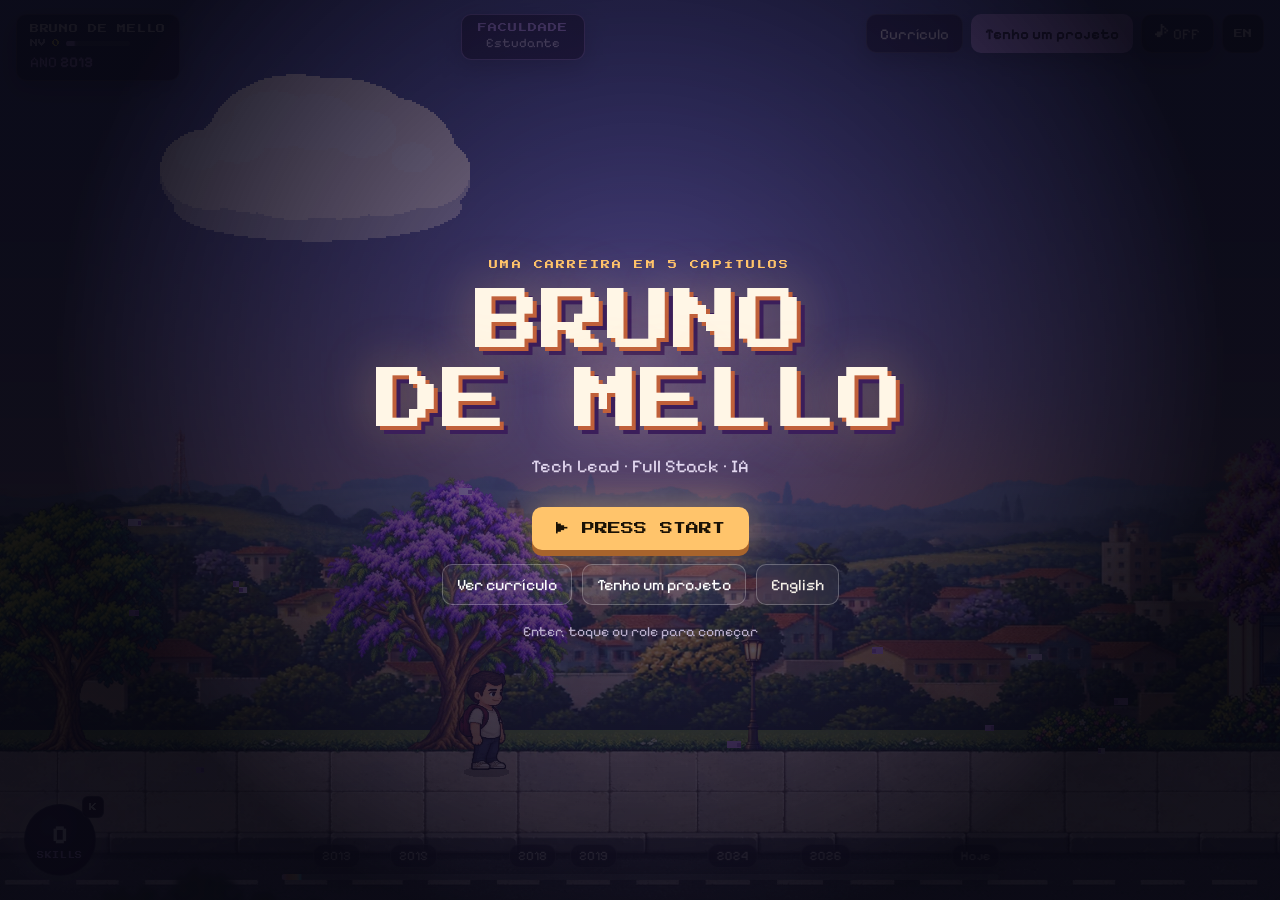
==== commit bc0c53a4: "v3: níveis por ano, classes e promoções, URBES em 2024 Nível = anos completos de experiência (11 hoj" ====
--- a/v3/index.html
+++ b/v3/index.html
@@ -138,8 +138,9 @@
       data-skills="React|Node.js|VTEX|Tray|Loja Integrada|APIs">
       <p class="kicker">2018</p>
       <h2>MktNow</h2>
-      <p class="role">Desenvolvedor Sênior · agência de performance digital</p>
-      <p class="body">Interfaces em React, back-end em Node.js, integrações e lojas em VTEX, Tray e Loja Integrada, com deploy e manutenção incluídos. Aqui a web virou trabalho de gente grande.</p>
+      <p class="role">Agência de performance digital · entrada como Dev Júnior</p>
+      <ol class="steps" data-from="1640,2150,2600,2820,3000,3150,3820"><li>Dev Júnior</li><li>Analista de E-mail Marketing</li><li>Dev Pleno</li><li>Coordenador de E-mail Marketing</li><li>Dev Sênior</li><li>Tech Lead</li><li>Responsável pelo Desenvolvimento</li></ol>
+      <p class="body">Entrei como dev júnior e fui subindo degrau por degrau. No caminho: interfaces em React, back-end em Node.js, integrações e lojas em VTEX, Tray e Loja Integrada, com deploy e manutenção incluídos.</p>
     </article>
 
     <article class="station" data-id="tristar" data-x="2360" data-label="2019"
@@ -155,29 +156,40 @@
     <article class="station" data-id="email" data-x="2820"
       data-skills="Coordenação de equipe|E-mail marketing|GTM|GA4">
       <p class="kicker">Em paralelo ao dev</p>
-      <h2>Coordenação de E-mail Marketing</h2>
-      <p class="role">MktNow · cerca de 2 anos</p>
-      <p class="body">Coordenei o setor de e-mail marketing sem largar o desenvolvimento. Saí do jeito certo: treinei a pessoa que assumiu o setor.</p>
+      <h2>E-mail Marketing</h2>
+      <p class="role">Primeiro analista, depois coordenador</p>
+      <p class="body">Além do código, passei duas vezes pelo e-mail marketing: primeiro como analista, depois coordenando o setor, sem largar o desenvolvimento. Saí do jeito certo: treinei a pessoa que assumiu.</p>
     </article>
 
     <article class="station" data-id="techlead" data-x="3420" data-label="2024"
       data-skills="Arquitetura|Code review|VPS|DNS|Nginx">
       <p class="kicker">2024</p>
       <h2>Tech Lead</h2>
-      <p class="role">MktNow · liderança técnica</p>
+      <p class="role">Liderança técnica do time de desenvolvimento</p>
+      <ol class="steps" data-from="1640,2150,2600,2820,3000,3150,3820"><li>Dev Júnior</li><li>Analista de E-mail Marketing</li><li>Dev Pleno</li><li>Coordenador de E-mail Marketing</li><li>Dev Sênior</li><li>Tech Lead</li><li>Responsável pelo Desenvolvimento</li></ol>
       <p class="body">Arquitetura, revisão de código e as decisões que mantêm os projetos de pé, sem sair do código. O time começa a andar junto.</p>
+    </article>
+
+    <article class="station" data-id="urbes" data-x="3620"
+      data-skills="SQLite|Diagnóstico de dados">
+      <p class="kicker">2024 · freela</p>
+      <h2>URBES</h2>
+      <p class="role">Manutenção de aplicação Node.js + SQLite</p>
+      <p class="body">Fluxo de atualização de dados por arquivos e investigação de consistência entre arquivo, banco e interface.</p>
+      <p><a class="case" href="/pt/work/urbes/">Ler o case completo</a></p>
     </article>
 
     <article class="station" data-id="dept" data-x="4120" data-label="2026"
       data-skills="Gestão de time|Priorização|IA aplicada|Agentes de IA">
       <p class="kicker">2026</p>
       <h2>Responsável pelo Desenvolvimento</h2>
-      <p class="role">MktNow · todo o setor de dev</p>
+      <p class="role">Todo o setor de desenvolvimento</p>
+      <ol class="steps" data-from="1640,2150,2600,2820,3000,3150,3820"><li>Dev Júnior</li><li>Analista de E-mail Marketing</li><li>Dev Pleno</li><li>Coordenador de E-mail Marketing</li><li>Dev Sênior</li><li>Tech Lead</li><li>Responsável pelo Desenvolvimento</li></ol>
       <p class="body">Lidero um time de 5 a 6 devs: conduzo as dailies, priorizo e distribuo as tarefas e sou o ponto único entre a agência e o desenvolvimento.</p>
       <p class="body">Também lidero a adoção de IA na agência, criando ferramentas internas e levando IA para o fluxo de trabalho.</p>
     </article>
 
-    <article class="station" data-id="personal" data-x="4340"
+    <article class="station" data-id="personal" data-x="4420"
       data-skills="Next.js|TypeScript|Prisma|PostgreSQL|Python">
       <p class="kicker">Projetos pessoais</p>
       <h2>CareerOS e ClearDesk</h2>
@@ -187,16 +199,7 @@
       <p><a class="case" href="/pt/work/careeros/">Case do CareerOS</a> <a class="case" href="/pt/work/cleardesk/">Case do ClearDesk</a></p>
     </article>
 
-    <article class="station" data-id="urbes" data-x="4540"
-      data-skills="SQLite|Diagnóstico de dados">
-      <p class="kicker">Freela</p>
-      <h2>URBES</h2>
-      <p class="role">Manutenção de aplicação Node.js + SQLite</p>
-      <p class="body">Fluxo de atualização de dados por arquivos e investigação de consistência entre arquivo, banco e interface.</p>
-      <p><a class="case" href="/pt/work/urbes/">Ler o case completo</a></p>
-    </article>
-
-    <article class="station" data-id="labs" data-x="4860"
+    <article class="station" data-id="labs" data-x="4820"
       data-skills="Orquestração de agentes|Automação">
       <p class="kicker">Estudo pessoal</p>
       <h2>Labs</h2>
@@ -290,9 +293,9 @@
       </div>
       <h3>Experiência</h3>
       <ul class="cv">
-        <li><b>MktNow</b><span>2018 – hoje</span><p>Responsável pelo Desenvolvimento (2026) · Tech Lead (2024) · Dev Sênior (2018). Coordenação de e-mail marketing em paralelo, por cerca de 2 anos.</p></li>
+        <li><b>MktNow</b><span>2018 – hoje</span><p>Dev Júnior → Analista de E-mail Marketing → Dev Pleno → Coordenador de E-mail Marketing → Dev Sênior → Tech Lead (2024) → Responsável pelo Desenvolvimento (2026).</p></li>
         <li><b>Tri-Star Premium Services</b><span>2019 · freela</span><p>App offline de inspeção usado em Viracopos, Guarulhos e Congonhas.</p></li>
-        <li><b>URBES</b><span>freela</span><p>Manutenção de aplicação Node.js + SQLite.</p></li>
+        <li><b>URBES</b><span>2024 · freela</span><p>Manutenção de aplicação Node.js + SQLite.</p></li>
         <li><b>i9</b><span>2015 – 2017</span><p>Estágio em desenvolvimento web e WordPress; redesign do site da Endeavor Brasil.</p></li>
         <li><b>Jr.com</b><span>2015 – 2018</span><p>Trainee de projetos → Diretor de projetos → Presidente.</p></li>
       </ul>
--- a/v3/style.css
+++ b/v3/style.css
@@ -643,6 +643,24 @@
 @keyframes levelup-pulse { 50% { transform: scale(1.12); } }
 @keyframes levelup-stars { from { letter-spacing: 40px; opacity: 0; } to { letter-spacing: 6px; opacity: 1; } }
 @media (max-width: 720px) { .levelup { top: 110px; width: calc(100vw - 24px); padding: 14px 16px; } .level-bar { width: 40px; } }
+
+.lvpop {
+  position: absolute;
+  z-index: 24;
+  display: flex;
+  flex-direction: column;
+  align-items: center;
+  transform: translate(-50%, -100%);
+  pointer-events: none;
+  animation: lvpop 1.6s cubic-bezier(.2,1.2,.3,1) forwards;
+}
+.lvpop b { font-family: var(--pixel); font-size: 14px; color: #ffe14a; text-shadow: 2px 2px 0 #3b1e5a, 0 0 14px #ffd84a; }
+.lvpop small { font-family: var(--game); font-size: 13px; color: #fff; text-shadow: 1px 1px 0 #000; }
+@keyframes lvpop { 0% { opacity: 0; transform: translate(-50%, -60%) scale(0.5); } 15% { opacity: 1; transform: translate(-50%, -110%) scale(1.15); } 70% { opacity: 1; } 100% { opacity: 0; transform: translate(-50%, -220%) scale(1); } }
+#level.tick { display: inline-block; animation: tick 0.4s cubic-bezier(.2,1.6,.4,1); color: #ffe14a; }
+.levelup-from { font-family: var(--game); font-size: 16px; color: var(--muted); text-decoration: line-through; opacity: 0.8; }
+.bb-level { display: block; margin-bottom: 6px; font-family: var(--game); font-size: 20px; color: var(--accent); }
+.bb-steps li.now { background: var(--accent); color: #17121f; border-color: transparent; transform: scale(1.05); }
 
 .flash { position: absolute; inset: 0; z-index: 19; background: #fff; opacity: 0; pointer-events: none; }
 .flash.on { animation: flash 0.5s ease-out; }
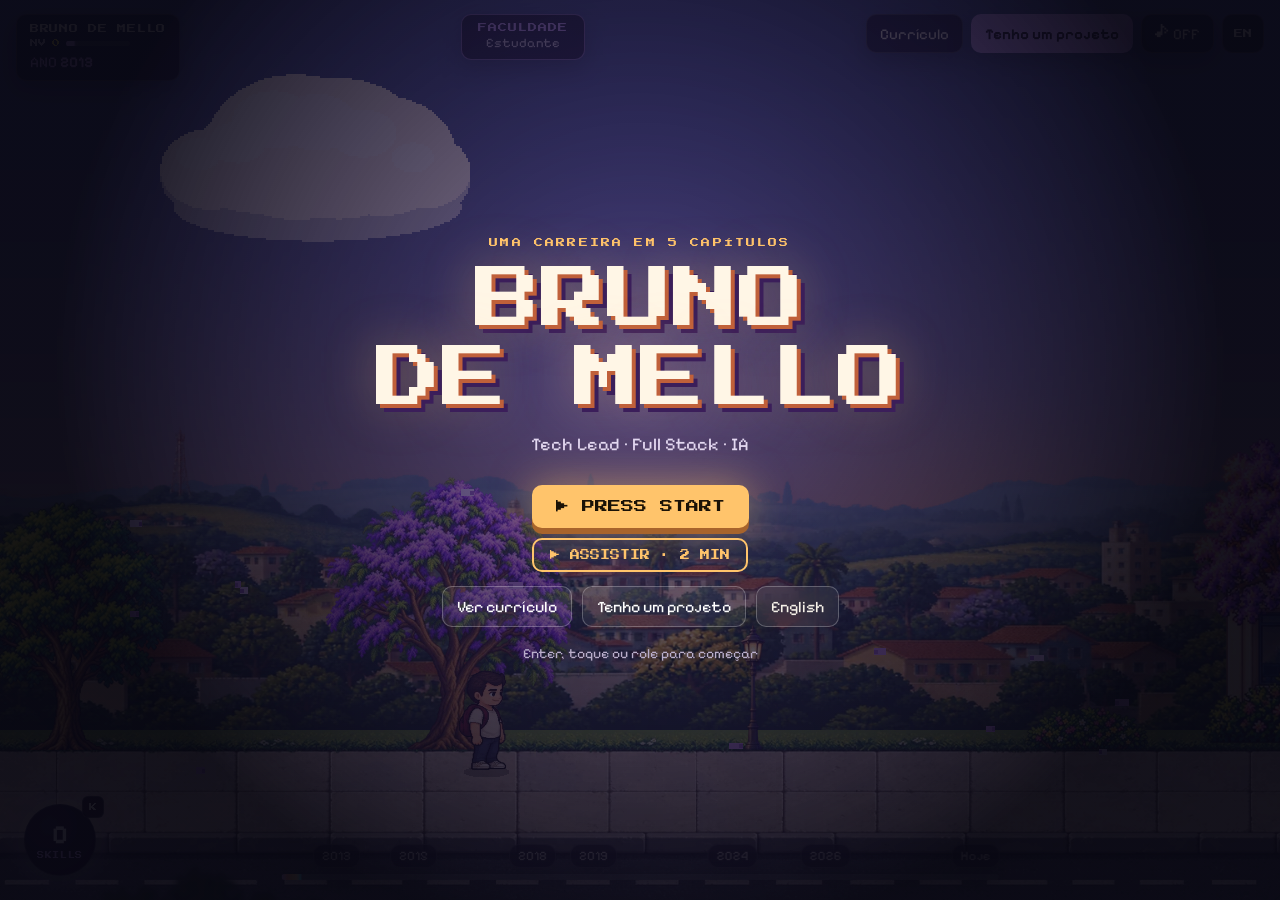
==== commit b1d306d6: "v3: time recrutado no cenário, modo assistir, contato e ficha final - Liderados esperam no cenário e" ====
--- a/v3/index.html
+++ b/v3/index.html
@@ -38,6 +38,7 @@
       <div class="hud-id">
         <span class="hud-name">BRUNO DE MELLO</span>
         <span class="hud-level"><i id="level-label">NÍVEL</i> <b id="level">1</b><span class="level-bar"><span id="level-fill"></span></span></span>
+        <span class="hud-team" hidden><i id="team-label">TIME</i> <b id="team">0</b></span>
         <span class="hud-year"><i id="year-prefix">ANO </i><b id="year">2013</b></span>
       </div>
       <div class="era-badge" id="era-badge">
@@ -63,6 +64,21 @@
       <span class="orb-key">K</span>
     </button>
     <div class="skill-pops" id="skill-pops" aria-hidden="true"></div>
+
+    <div class="watch-bar" id="watch-bar" hidden>
+      <span>▶ MODO ASSISTIR</span>
+      <button type="button" id="watch-stop">Assumir o controle</button>
+    </div>
+
+    <aside class="nudge" id="nudge" hidden>
+      <button type="button" class="nudge-close" id="nudge-close" aria-label="Fechar">✕</button>
+      <small>GOSTANDO DA JORNADA?</small>
+      <p>Não precisa chegar ao fim: já dá para falar comigo.</p>
+      <div class="nudge-actions">
+        <button type="button" data-panel="vagas">Tenho uma vaga</button>
+        <button type="button" data-panel="projetos">Tenho um projeto</button>
+      </div>
+    </aside>
 
     <div class="hint" id="hint" hidden>
       <span class="hint-keys"><kbd>←</kbd><kbd>→</kbd> andar &nbsp;<kbd>Shift</kbd> correr &nbsp;<kbd>↑</kbd> pular</span>
@@ -91,6 +107,7 @@
         <p class="title-sub">Tech Lead · Full Stack · IA</p>
         <button type="button" class="start" id="continue" hidden>▶ CONTINUAR</button>
         <button type="button" class="start" id="start">▶ PRESS START</button>
+        <button type="button" class="start-alt" id="watch">▶ ASSISTIR · 2 MIN</button>
         <div class="title-links">
           <button type="button" data-panel="vagas">Ver currículo</button>
           <button type="button" data-panel="projetos">Tenho um projeto</button>
@@ -290,6 +307,7 @@
         <a class="btn primary" href="/pt/resume/">Currículo completo</a>
         <a class="btn" href="/downloads/bruno-de-mello-pt.pdf" download>Baixar PDF</a>
         <a class="btn" href="mailto:contact@brunodemello.dev?subject=Vaga">contact@brunodemello.dev</a>
+        <button type="button" class="btn" data-copy="contact@brunodemello.dev">Copiar e-mail</button>
       </div>
       <h3>Experiência</h3>
       <ul class="cv">
@@ -328,7 +346,9 @@
       <p class="panel-note">Projeto fechado para entregas ou mensalidade para manutenção. Orçamento sob medida. <b>Agenda limitada: aceitando novos projetos.</b></p>
       <div class="panel-actions">
         <a class="btn primary" href="mailto:contact@brunodemello.dev?subject=Projeto">Pedir orçamento</a>
-      </div>
+        <button type="button" class="btn" data-copy="contact@brunodemello.dev">Copiar e-mail</button>
+      </div>
+      <p class="panel-mail">Ou escreva direto para <b>contact@brunodemello.dev</b></p>
     </div>
   </dialog>
 </body>
--- a/v3/style.css
+++ b/v3/style.css
@@ -165,6 +165,11 @@
 .hud-name { font-family: var(--pixel); font-size: 9px; letter-spacing: 0.08em; }
 .hud-level { display: flex; align-items: center; gap: 6px; font-family: var(--pixel); font-size: 8px; color: var(--muted); }
 .hud-level i { font-style: normal; }
+.hud-team { display: flex; align-items: center; gap: 6px; font-family: var(--pixel); font-size: 8px; color: var(--muted); }
+.hud-team[hidden] { display: none; }
+.hud-team i { font-style: normal; }
+.hud-team b { color: #fff; font-weight: 400; }
+#team.tick { display: inline-block; animation: tick 0.4s cubic-bezier(.2,1.6,.4,1); color: #3cf2ff; }
 .hud-level b { color: #fff; font-weight: 400; }
 .level-bar { width: 64px; height: 5px; border-radius: 99px; background: rgba(255, 255, 255, 0.15); overflow: hidden; }
 #level-fill { display: block; height: 100%; background: var(--accent); transform-origin: left; transform: scaleX(0); box-shadow: 0 0 8px var(--accent); }
@@ -655,6 +660,7 @@
   animation: lvpop 1.6s cubic-bezier(.2,1.2,.3,1) forwards;
 }
 .lvpop b { font-family: var(--pixel); font-size: 14px; color: #ffe14a; text-shadow: 2px 2px 0 #3b1e5a, 0 0 14px #ffd84a; }
+.lvpop.team b { color: #3cf2ff; text-shadow: 2px 2px 0 #10304a, 0 0 14px #3cf2ff; }
 .lvpop small { font-family: var(--game); font-size: 13px; color: #fff; text-shadow: 1px 1px 0 #000; }
 @keyframes lvpop { 0% { opacity: 0; transform: translate(-50%, -60%) scale(0.5); } 15% { opacity: 1; transform: translate(-50%, -110%) scale(1.15); } 70% { opacity: 1; } 100% { opacity: 0; transform: translate(-50%, -220%) scale(1); } }
 #level.tick { display: inline-block; animation: tick 0.4s cubic-bezier(.2,1.6,.4,1); color: #ffe14a; }
@@ -766,6 +772,8 @@
 }
 .start:hover, .start:focus-visible { animation: none; background: #fff; outline: none; }
 .start[hidden] { display: none; }
+.start-alt { margin-top: -4px; padding: 10px 16px; background: transparent; color: #ffc46b; border: 2px solid #ffc46b; border-radius: 10px; font-family: var(--pixel); font-size: 10px; }
+.start-alt:hover, .start-alt:focus-visible { background: rgba(255, 196, 107, 0.15); outline: none; }
 .title-card.has-save #start { margin-top: 0; padding: 10px 16px; background: transparent; color: #ffc46b; border: 2px solid #ffc46b; box-shadow: none; font-size: 10px; animation: none; }
 .start:active { transform: translateY(4px); box-shadow: 0 2px 0 #a8642c; }
 .title-links { display: flex; flex-wrap: wrap; justify-content: center; gap: 10px; }
@@ -1065,3 +1073,70 @@
 @keyframes panel-in { 0% { opacity: 0; transform: translateY(20px) scale(0.97); } 100% { opacity: 1; transform: none; } }
 @keyframes fade-in { from { opacity: 0; } to { opacity: 1; } }
 @keyframes swap { from { opacity: 0; transform: translateY(8px); } to { opacity: 1; transform: none; } }
+
+/* ---------- watch mode, contact nudge, copy e-mail ---------- */
+
+.watch-bar {
+  position: absolute;
+  left: 50%;
+  top: 64px;
+  z-index: 13;
+  display: flex;
+  align-items: center;
+  gap: 12px;
+  padding: 6px 6px 6px 14px;
+  transform: translateX(-50%);
+  background: var(--glass-strong);
+  border: 1px solid color-mix(in srgb, var(--accent) 70%, transparent);
+  border-radius: 999px;
+  font-family: var(--pixel);
+  font-size: 9px;
+  color: var(--accent);
+  white-space: nowrap;
+}
+.watch-bar[hidden] { display: none; }
+.watch-bar button { padding: 6px 12px; background: var(--accent); color: #17121f; border: 0; border-radius: 999px; font-family: var(--game); font-size: 15px; }
+
+.nudge {
+  position: absolute;
+  right: 16px;
+  top: 76px;
+  z-index: 14;
+  width: min(320px, calc(100vw - 32px));
+  padding: 14px 16px;
+  background: var(--glass-strong);
+  border: 2px solid var(--accent);
+  border-radius: 12px;
+  box-shadow: 0 0 30px color-mix(in srgb, var(--accent) 35%, transparent), 0 10px 30px rgba(0, 0, 0, 0.4);
+  color: var(--ink);
+  animation: nudge-in 0.45s cubic-bezier(.2, 1.4, .4, 1);
+}
+.nudge[hidden] { display: none; }
+.nudge small { font-family: var(--pixel); font-size: 9px; color: var(--accent); }
+.nudge p { margin: 8px 0 12px; font-family: var(--sans); font-size: 15px; line-height: 1.4; }
+.nudge-actions { display: flex; flex-wrap: wrap; gap: 8px; }
+.nudge-actions button { padding: 8px 12px; background: var(--accent); color: #17121f; border: 0; border-radius: 8px; font-family: var(--game); font-size: 15px; }
+.nudge-actions button + button { background: transparent; color: var(--ink); border: 1px solid var(--line); }
+.nudge-close { position: absolute; right: 8px; top: 6px; padding: 4px 8px; background: none; border: 0; color: var(--muted); font-size: 14px; }
+@keyframes nudge-in { from { opacity: 0; transform: translateY(-12px) scale(0.95); } }
+/* On phones billboards dock at the top, but the nudge only shows with none open. */
+@media (max-width: 720px) { .nudge { top: 70px; padding: 12px 14px; } .nudge p { font-size: 14px; } }
+
+.panel-mail { margin: 10px 0 0; color: var(--muted); font-size: 14px; }
+.panel-mail b { color: var(--ink); user-select: all; }
+.btn.copied, .bb-btn.copied { color: var(--accent); border-color: var(--accent); }
+
+/* ---------- character sheet (ending card) ---------- */
+
+.sheet { display: flex; align-items: center; gap: 12px; margin-bottom: 10px; }
+.sheet-portrait { flex: none; width: 76px; height: 76px; object-fit: contain; object-position: bottom; background: radial-gradient(circle at 50% 60%, color-mix(in srgb, var(--accent) 30%, transparent), transparent 70%); border: 1px solid var(--line); border-radius: 10px; }
+.sheet-kicker { font-family: var(--pixel); font-size: 8px; color: var(--muted); }
+.sheet .bb-level { margin: 4px 0 6px; font-size: 17px; }
+.sheet-facts { display: flex; flex-wrap: wrap; gap: 4px; margin: 0; padding: 0; list-style: none; }
+.sheet-facts li { padding: 2px 8px; border: 1px solid var(--line); border-radius: 999px; font-size: 12px; color: var(--ink); }
+.sheet-attrs { display: grid; grid-template-columns: 1fr 1fr; gap: 4px 14px; margin: 0 0 10px; padding: 0; list-style: none; }
+.sheet-attrs li { display: grid; grid-template-columns: 1fr auto; align-items: center; gap: 2px 8px; font-size: 11px; }
+.sheet-name { font-family: var(--game); font-size: 12px; color: var(--muted); text-transform: uppercase; white-space: nowrap; overflow: hidden; text-overflow: ellipsis; }
+.sheet-n { font-family: var(--game); font-size: 12px; color: var(--ink); font-weight: 400; }
+.sheet-bar { grid-column: 1 / -1; height: 5px; background: rgba(255, 255, 255, 0.1); border-radius: 3px; overflow: hidden; }
+.sheet-bar i { display: block; height: 100%; background: var(--accent); transform: scaleX(0); transform-origin: left; transition: transform 0.6s ease; }
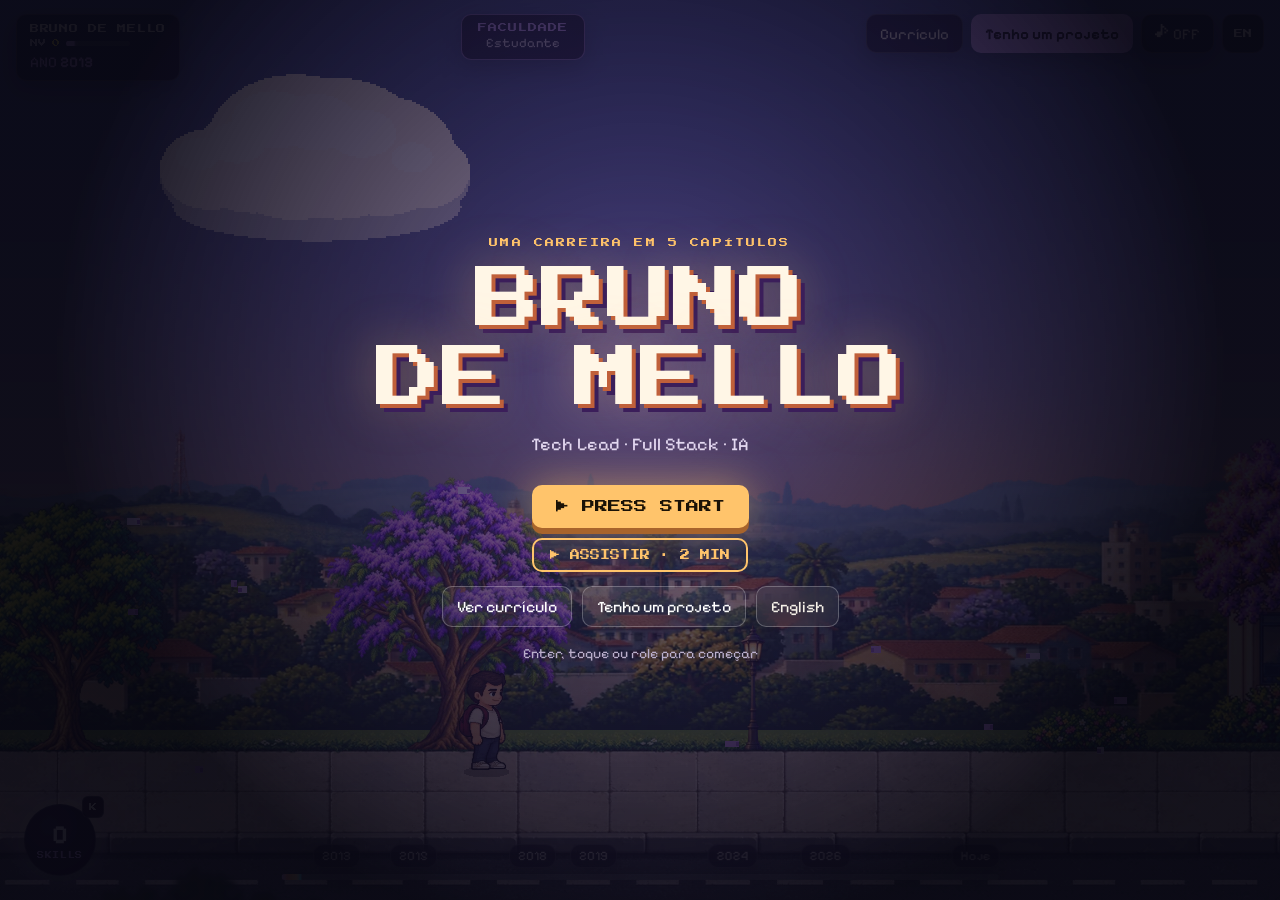
==== commit ec605236: "v3: imagem da ficha para compartilhar, dica de som e texto da Unesp - Compartilhar gera uma imagem 1" ====
--- a/v3/index.html
+++ b/v3/index.html
@@ -131,7 +131,7 @@
       <p class="kicker">2013</p>
       <h2>Unesp Bauru</h2>
       <p class="role">Ciência da Computação, depois Sistemas de Informação</p>
-      <p class="body">Onde tudo começou: entrei em Ciência da Computação e depois migrei para Sistemas de Informação, na Unesp de Bauru. Tranquei em 2018 para me dedicar ao trabalho.</p>
+      <p class="body">Onde tudo começou: entrei em Ciência da Computação e depois migrei para Sistemas de Informação, na Unesp de Bauru. A base de lógica e algoritmos que uso até hoje veio daqui. Em 2018 tranquei o curso para me dedicar de vez ao trabalho na MktNow.</p>
     </article>
 
     <article class="station" data-id="jrcom" data-x="1000" data-label="2015"
--- a/v3/style.css
+++ b/v3/style.css
@@ -1076,16 +1076,16 @@
 
 /* ---------- watch mode, contact nudge, copy e-mail ---------- */
 
+/* Under the name card, clear of the billboards hanging from the top. */
 .watch-bar {
   position: absolute;
-  left: 50%;
-  top: 64px;
+  left: 12px;
+  top: 90px;
   z-index: 13;
   display: flex;
   align-items: center;
   gap: 12px;
   padding: 6px 6px 6px 14px;
-  transform: translateX(-50%);
   background: var(--glass-strong);
   border: 1px solid color-mix(in srgb, var(--accent) 70%, transparent);
   border-radius: 999px;
@@ -1119,6 +1119,7 @@
 .nudge-actions button + button { background: transparent; color: var(--ink); border: 1px solid var(--line); }
 .nudge-close { position: absolute; right: 8px; top: 6px; padding: 4px 8px; background: none; border: 0; color: var(--muted); font-size: 14px; }
 @keyframes nudge-in { from { opacity: 0; transform: translateY(-12px) scale(0.95); } }
+@media (max-width: 720px) { .watch-bar { left: 50%; top: auto; bottom: calc(150px + var(--safe-bottom)); transform: translateX(-50%); } }
 /* On phones billboards dock at the top, but the nudge only shows with none open. */
 @media (max-width: 720px) { .nudge { top: 70px; padding: 12px 14px; } .nudge p { font-size: 14px; } }
 
@@ -1128,15 +1129,42 @@
 
 /* ---------- character sheet (ending card) ---------- */
 
-.sheet { display: flex; align-items: center; gap: 12px; margin-bottom: 10px; }
-.sheet-portrait { flex: none; width: 76px; height: 76px; object-fit: contain; object-position: bottom; background: radial-gradient(circle at 50% 60%, color-mix(in srgb, var(--accent) 30%, transparent), transparent 70%); border: 1px solid var(--line); border-radius: 10px; }
-.sheet-kicker { font-family: var(--pixel); font-size: 8px; color: var(--muted); }
-.sheet .bb-level { margin: 4px 0 6px; font-size: 17px; }
-.sheet-facts { display: flex; flex-wrap: wrap; gap: 4px; margin: 0; padding: 0; list-style: none; }
-.sheet-facts li { padding: 2px 8px; border: 1px solid var(--line); border-radius: 999px; font-size: 12px; color: var(--ink); }
-.sheet-attrs { display: grid; grid-template-columns: 1fr 1fr; gap: 4px 14px; margin: 0 0 10px; padding: 0; list-style: none; }
-.sheet-attrs li { display: grid; grid-template-columns: 1fr auto; align-items: center; gap: 2px 8px; font-size: 11px; }
-.sheet-name { font-family: var(--game); font-size: 12px; color: var(--muted); text-transform: uppercase; white-space: nowrap; overflow: hidden; text-overflow: ellipsis; }
-.sheet-n { font-family: var(--game); font-size: 12px; color: var(--ink); font-weight: 400; }
-.sheet-bar { grid-column: 1 / -1; height: 5px; background: rgba(255, 255, 255, 0.1); border-radius: 3px; overflow: hidden; }
+/* The office billboard: the sheet replaces the subtitle and the body text. */
+.bb[data-id='office'] .bb-role, .bb[data-id='office'] .bb-body { display: none; }
+.bb[data-id='office'] .bb-ending { margin-top: 10px; padding-top: 0; border-top: 0; }
+.sheet { display: flex; align-items: center; gap: 12px; margin-bottom: 12px; }
+.sheet-portrait { flex: none; width: 56px; height: 56px; overflow: hidden; border: 1px solid color-mix(in srgb, var(--accent) 50%, transparent); border-radius: 50%; background: radial-gradient(circle at 50% 70%, color-mix(in srgb, var(--accent) 35%, transparent), rgba(0, 0, 0, 0.3) 75%); }
+/* Head and shoulders of the 256-px idle pose (figure spans x 77–178, y 49–239). */
+.sheet-portrait img { display: block; width: 130px; max-width: none; margin: -18px 0 0 -37px; }
+.sheet .bb-level { margin: 0 0 2px; font-size: 16px; line-height: 1.25; }
+.sheet-facts { margin: 0; font-size: 13px; color: var(--muted); }
+.sheet-attrs { display: grid; grid-template-columns: repeat(4, 1fr); gap: 8px 12px; margin: 0 0 12px; padding: 0; list-style: none; }
+.sheet-attrs li { display: flex; flex-direction: column; gap: 3px; }
+.sheet-name { font-family: var(--game); font-size: 12px; color: var(--muted); white-space: nowrap; }
+.sheet-bar { height: 4px; background: rgba(255, 255, 255, 0.1); border-radius: 2px; overflow: hidden; }
 .sheet-bar i { display: block; height: 100%; background: var(--accent); transform: scaleX(0); transform-origin: left; transition: transform 0.6s ease; }
+.bb[data-id='office'] .bb-stats { margin: 0 0 12px; font-size: 13px; color: var(--muted); }
+.bb[data-id='office'] .bb-stats b { font-size: 16px; }
+.bb[data-id='office'] .bb-actions { display: grid; grid-template-columns: 1fr 1fr; }
+.bb-extras { display: flex; flex-wrap: wrap; justify-content: center; gap: 4px 12px; margin-top: 10px; }
+.bb-extras button { padding: 2px 0; background: none; border: 0; color: var(--muted); font-family: var(--game); font-size: 13px; text-decoration: underline; text-decoration-color: rgba(255, 255, 255, 0.25); text-underline-offset: 3px; }
+.bb-extras button:hover, .bb-extras button.copied { color: var(--accent); }
+
+/* ---------- sound hint ---------- */
+
+.sound-hint {
+  position: absolute;
+  z-index: 15;
+  padding: 8px 12px;
+  background: var(--glass-strong);
+  border: 1px solid var(--accent);
+  border-radius: 8px;
+  font-family: var(--game);
+  font-size: 15px;
+  color: var(--ink);
+  animation: nudge-in 0.4s cubic-bezier(.2, 1.4, .4, 1);
+  pointer-events: none;
+}
+.sound-hint::before { content: ''; position: absolute; top: -6px; right: 18px; width: 10px; height: 10px; background: var(--glass-strong); border-left: 1px solid var(--accent); border-top: 1px solid var(--accent); transform: rotate(45deg); }
+#sound.hinting { animation: sound-pulse 0.9s ease-in-out infinite; }
+@keyframes sound-pulse { 50% { box-shadow: 0 0 0 4px color-mix(in srgb, var(--accent) 45%, transparent); } }
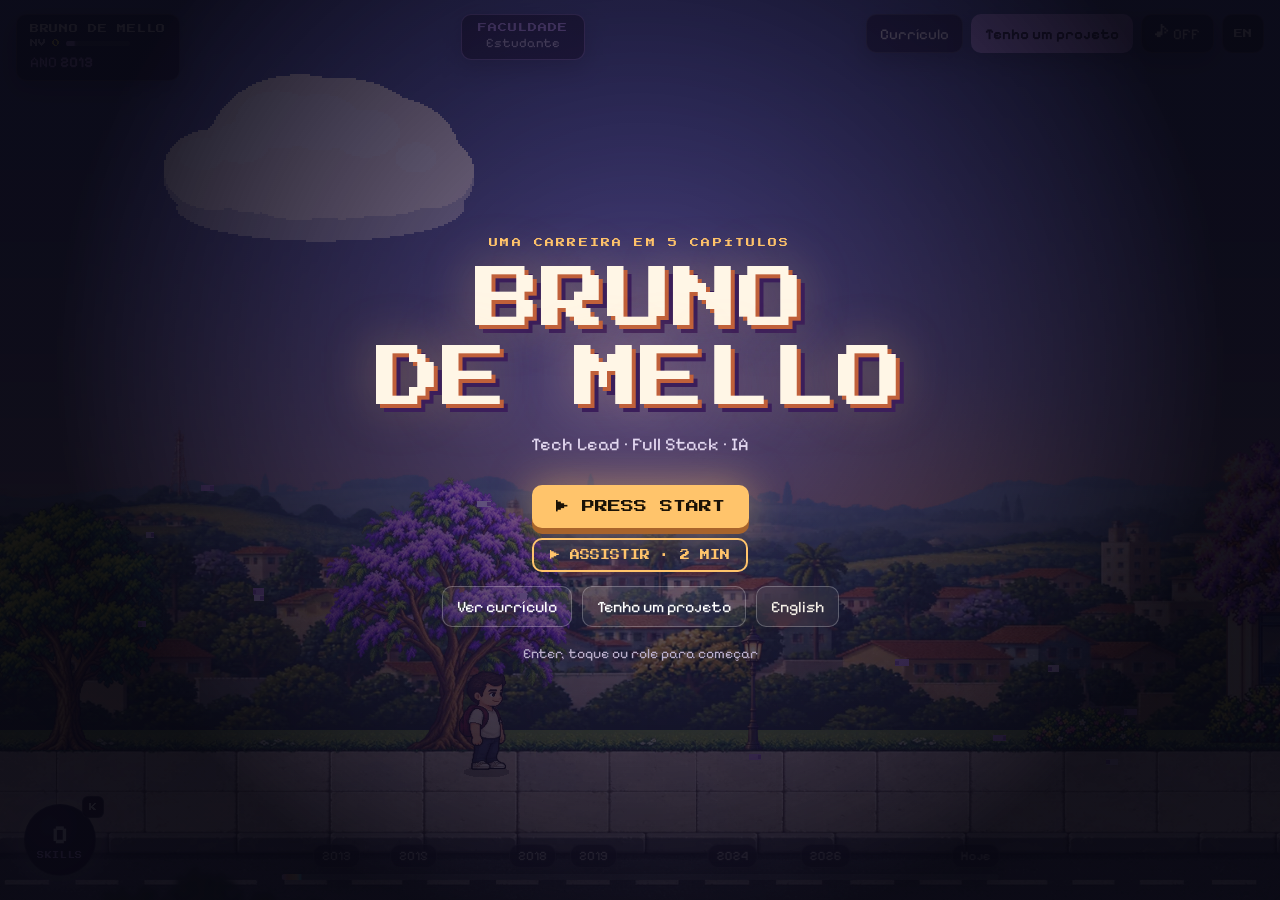
==== commit b7182b42: "v3: trabalhos e processo no painel de projetos, escada compacta e botão de copiar - Painel de projet" ====
--- a/v3/index.html
+++ b/v3/index.html
@@ -343,6 +343,20 @@
         <li><b>Manutenção e infraestrutura</b>VPS, DNS, deploy e correções</li>
         <li><b>Medição</b>GTM, GA4 e dataLayer</li>
       </ul>
+      <h3>Trabalhos</h3>
+      <ul class="works">
+        <li><a href="/pt/work/tri-star/"><b>Tri-Star</b><span>App offline de inspeção usado em 3 aeroportos</span></a></li>
+        <li><a href="/pt/work/urbes/"><b>URBES</b><span>Manutenção de aplicação Node.js + SQLite</span></a></li>
+        <li><a href="/pt/work/careeros/"><b>CareerOS</b><span>Produto próprio, construído de ponta a ponta</span></a></li>
+        <li><a href="/pt/work/cleardesk/"><b>ClearDesk</b><span>Do pedido ao acompanhamento de orçamentos</span></a></li>
+        <li><a href="/pt/work/dunder-labs/"><b>Labs</b><span>Time de agentes de IA com revisão humana</span></a></li>
+      </ul>
+      <h3>Como funciona</h3>
+      <ol class="process">
+        <li><b>Conversa</b>Você conta o problema e o objetivo.</li>
+        <li><b>Proposta</b>Escopo, prazo e valor por escrito.</li>
+        <li><b>Entrega</b>Acompanhamento durante o projeto e manutenção depois, se quiser.</li>
+      </ol>
       <p class="panel-note">Projeto fechado para entregas ou mensalidade para manutenção. Orçamento sob medida. <b>Agenda limitada: aceitando novos projetos.</b></p>
       <div class="panel-actions">
         <a class="btn primary" href="mailto:contact@brunodemello.dev?subject=Projeto">Pedir orçamento</a>
--- a/v3/style.css
+++ b/v3/style.css
@@ -667,6 +667,11 @@
 .levelup-from { font-family: var(--game); font-size: 16px; color: var(--muted); text-decoration: line-through; opacity: 0.8; }
 .bb-level { display: block; margin-bottom: 6px; font-family: var(--game); font-size: 20px; color: var(--accent); }
 .bb-steps li.now { background: var(--accent); color: #17121f; border-color: transparent; transform: scale(1.05); }
+/* Repeated ladders (after the first billboard that shows it): past and future steps shrink
+   to dots and only the current role stays a label. */
+.bb-steps.compact { align-items: center; }
+.bb-steps.compact li:not(.now) { width: 9px; height: 9px; padding: 0; overflow: hidden; border-radius: 50%; font-size: 0; }
+.bb-steps.compact li.on:not(.now) { background: var(--accent); opacity: 0.8; }
 
 .flash { position: absolute; inset: 0; z-index: 19; background: #fff; opacity: 0; pointer-events: none; }
 .flash.on { animation: flash 0.5s ease-out; }
@@ -995,6 +1000,8 @@
   font-family: var(--game);
   font-size: 16px;
 }
+/* <button class="btn"> must not fall back to the browser's light button background. */
+button.btn { background: rgba(255, 255, 255, 0.06); color: #fff; cursor: pointer; }
 .btn.primary { background: var(--accent); color: #17121f; border-color: transparent; font-weight: 700; box-shadow: 0 4px 0 color-mix(in srgb, var(--accent) 45%, #000); }
 .btn:hover { filter: brightness(1.1); }
 .cv, .services, .links { margin: 0; padding: 0; list-style: none; }
@@ -1006,6 +1013,16 @@
 .services li { padding: 14px; background: rgba(255, 255, 255, 0.05); border: 1px solid rgba(255, 255, 255, 0.08); border-radius: 14px; color: #cfc8b9; font-size: 14px; }
 .services li b { display: block; color: #fff; margin-bottom: 4px; font-family: var(--game); font-size: 17px; }
 .links li { padding: 6px 0; color: #cfc8b9; }
+.works { display: grid; grid-template-columns: repeat(auto-fill, minmax(200px, 1fr)); gap: 8px; margin: 0; padding: 0; list-style: none; }
+.works a { display: block; height: 100%; box-sizing: border-box; padding: 10px 12px; border: 1px solid color-mix(in srgb, var(--accent) 35%, transparent); border-radius: 12px; color: #cfc8b9; font-size: 13px; text-decoration: none; }
+.works a:hover { border-color: var(--accent); background: rgba(255, 255, 255, 0.04); }
+.works b { display: block; margin-bottom: 2px; color: var(--accent); font-family: var(--game); font-size: 16px; }
+.works b::after { content: ' →'; }
+.process { display: grid; grid-template-columns: repeat(3, 1fr); gap: 8px; margin: 0; padding: 0; list-style: none; counter-reset: step; }
+.process li { padding: 10px 12px; background: rgba(255, 255, 255, 0.04); border-radius: 12px; color: #cfc8b9; font-size: 13px; counter-increment: step; }
+.process b { display: block; margin-bottom: 2px; color: #fff; font-family: var(--game); font-size: 16px; }
+.process b::before { content: counter(step) '. '; color: var(--accent); }
+@media (max-width: 560px) { .process { grid-template-columns: 1fr; } }
 .links a { color: var(--accent); font-weight: 700; margin-right: 6px; }
 
 /* ---------- responsive ---------- */
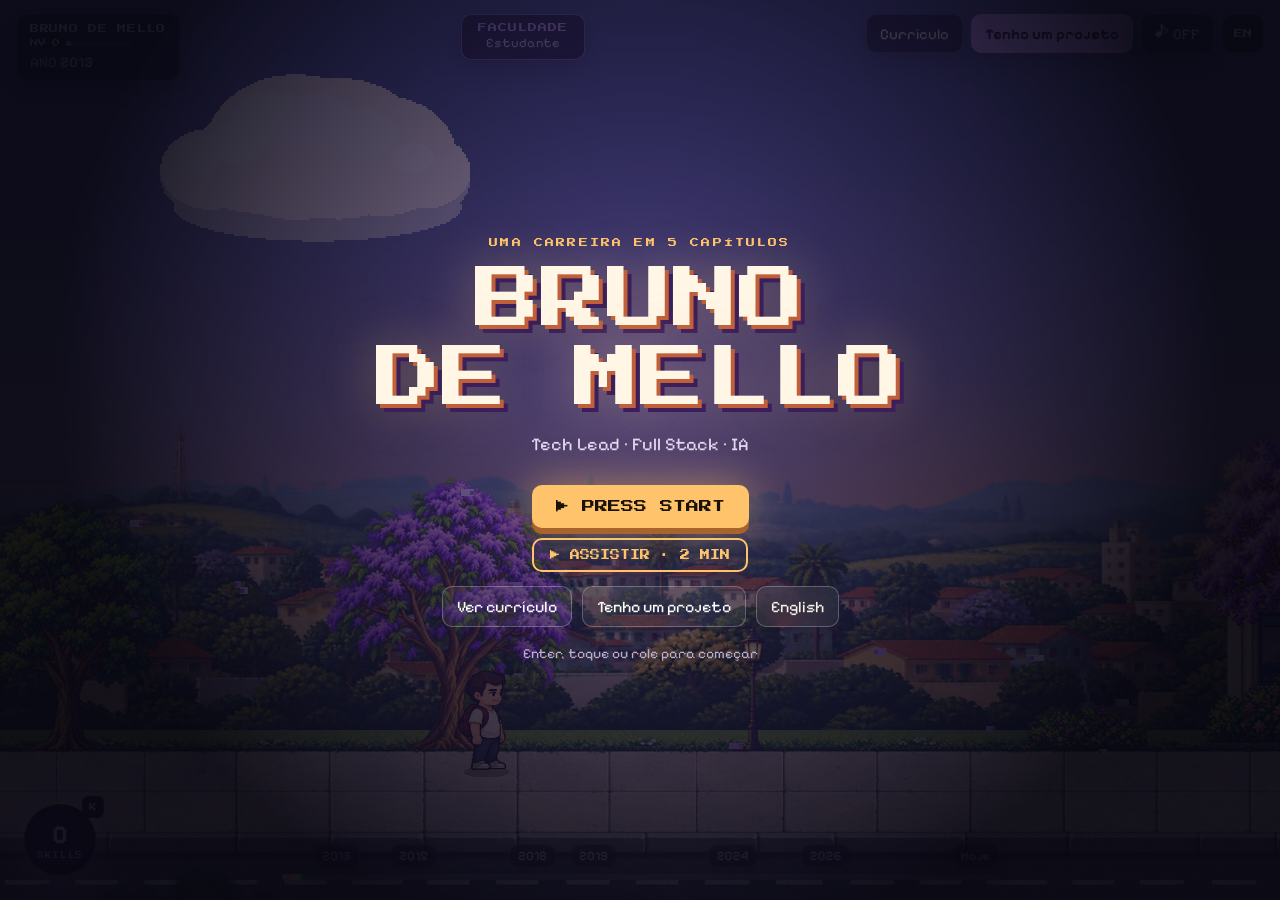
==== commit fba0f83c: "v3: dados verificados, marco do OCR e URBES como app iOS em 2023 - Novo marco Fit Food: OCR no catál" ====
--- a/v3/index.html
+++ b/v3/index.html
@@ -161,12 +161,12 @@
     </article>
 
     <article class="station" data-id="tristar" data-x="2360" data-label="2019"
-      data-skills="PouchDB|Offline-first|Mobile web">
-      <p class="kicker">2019 · freela em paralelo</p>
+      data-skills="Apache Cordova|PouchDB|Offline-first|Mobile web">
+      <p class="kicker">jan – mai 2019 · freela em paralelo</p>
       <h2>Tri-Star Premium Services</h2>
       <p class="role">App de inspeção para a aviação civil</p>
       <ul class="board"><li><span>VIRACOPOS</span><span>VCP</span><span>EM USO</span></li><li><span>GUARULHOS</span><span>GRU</span><span>EM USO</span></li><li><span>CONGONHAS</span><span>CGH</span><span>EM USO</span></li></ul>
-      <p class="body">App mobile que funciona offline para agentes de proteção da aviação civil checarem itens proibidos no embarque.</p>
+      <p class="body">App mobile em Apache Cordova que funciona offline para agentes de proteção da aviação civil consultarem itens proibidos no embarque. Os dados ficam no aparelho (PouchDB) e sincronizam com o CouchDB quando a conexão volta.</p>
       <p><a class="case" href="/pt/work/tri-star/">Ler o case completo</a></p>
     </article>
 
@@ -176,6 +176,15 @@
       <h2>E-mail Marketing</h2>
       <p class="role">Primeiro analista, depois coordenador</p>
       <p class="body">Além do código, passei duas vezes pelo e-mail marketing: primeiro como analista, depois coordenando o setor, sem largar o desenvolvimento. Saí do jeito certo: treinei a pessoa que assumiu.</p>
+    </article>
+
+    <article class="station" data-id="urbes" data-x="3080"
+      data-skills="iOS|SQLite|Diagnóstico de dados|Linux">
+      <p class="kicker">2023 · freela</p>
+      <h2>URBES</h2>
+      <p class="role">App iOS de transporte público com back-end próprio</p>
+      <p class="body">Linhas, itinerários e tarifas no celular. Cuido do app em Cordova com bases SQLite locais, do back-end em Node.js, das rotinas que atualizam e sincronizam os dados e do servidor Linux, até o build e a publicação na App Store. Fiz o app em 2023 e sigo com a manutenção e as novas funções.</p>
+      <p><a class="case" href="/pt/work/urbes/">Ler o case completo</a></p>
     </article>
 
     <article class="station" data-id="techlead" data-x="3420" data-label="2024"
@@ -187,26 +196,26 @@
       <p class="body">Arquitetura, revisão de código e as decisões que mantêm os projetos de pé, sem sair do código. O time começa a andar junto.</p>
     </article>
 
-    <article class="station" data-id="urbes" data-x="3620"
-      data-skills="SQLite|Diagnóstico de dados">
-      <p class="kicker">2024 · freela</p>
-      <h2>URBES</h2>
-      <p class="role">Manutenção de aplicação Node.js + SQLite</p>
-      <p class="body">Fluxo de atualização de dados por arquivos e investigação de consistência entre arquivo, banco e interface.</p>
-      <p><a class="case" href="/pt/work/urbes/">Ler o case completo</a></p>
-    </article>
-
     <article class="station" data-id="dept" data-x="4120" data-label="2026"
-      data-skills="Gestão de time|Priorização|IA aplicada|Agentes de IA">
+      data-skills="Gestão de time|Priorização|IA aplicada|Agentes de IA|MySQL">
       <p class="kicker">2026</p>
       <h2>Responsável pelo Desenvolvimento</h2>
       <p class="role">Todo o setor de desenvolvimento</p>
       <ol class="steps" data-from="1640,2150,2600,2820,3000,3150,3820"><li>Dev Júnior</li><li>Analista de E-mail Marketing</li><li>Dev Pleno</li><li>Coordenador de E-mail Marketing</li><li>Dev Sênior</li><li>Tech Lead</li><li>Responsável pelo Desenvolvimento</li></ol>
       <p class="body">Lidero um time de 5 a 6 devs: conduzo as dailies, priorizo e distribuo as tarefas e sou o ponto único entre a agência e o desenvolvimento.</p>
-      <p class="body">Também lidero a adoção de IA na agência, criando ferramentas internas e levando IA para o fluxo de trabalho.</p>
-    </article>
-
-    <article class="station" data-id="personal" data-x="4420"
+      <p class="body">Também lidero a adoção de IA na agência e construo as ferramentas internas: um painel de analytics em React, um diagnóstico digital em Node.js com MySQL e a base de uma plataforma de redes sociais integrada a Meta e YouTube.</p>
+    </article>
+
+    <article class="station" data-id="fitfood" data-x="4320"
+      data-skills="OCR|Processamento de imagens">
+      <p class="kicker">2026 · automação</p>
+      <h2>Fit Food · OCR no catálogo</h2>
+      <p class="role">Tabelas nutricionais encontradas automaticamente</p>
+      <ul class="board"><li><span>PRODUTOS</span><span>187</span><span>LIDOS</span></li><li><span>IMAGENS</span><span>566</span><span>ANALISADAS</span></li><li><span>TABELAS</span><span>305</span><span>ACHADAS</span></li></ul>
+      <p class="body">Um script em Python lê o catálogo pela API da Loja Integrada, passa OCR (Tesseract) em cada imagem e separa as que são tabelas nutricionais. O resultado vira um JSON que alimenta um botão com a tabela na página do produto: 143 produtos ganharam a tabela, substituindo parte da classificação manual das fotos.</p>
+    </article>
+
+    <article class="station" data-id="personal" data-x="4520"
       data-skills="Next.js|TypeScript|Prisma|PostgreSQL|Python">
       <p class="kicker">Projetos pessoais</p>
       <h2>CareerOS e ClearDesk</h2>
@@ -216,7 +225,7 @@
       <p><a class="case" href="/pt/work/careeros/">Case do CareerOS</a> <a class="case" href="/pt/work/cleardesk/">Case do ClearDesk</a></p>
     </article>
 
-    <article class="station" data-id="labs" data-x="4820"
+    <article class="station" data-id="labs" data-x="4880"
       data-skills="Orquestração de agentes|Automação">
       <p class="kicker">Estudo pessoal</p>
       <h2>Labs</h2>
@@ -243,7 +252,7 @@
       <li data-skill="CSS" data-code="CSS" data-group="front"><b>CSS</b> Layouts responsivos com CSS e SCSS, adaptando interfaces a qualquer tela.</li>
       <li data-skill="JavaScript" data-code="JS" data-group="front"><b>JavaScript</b> A linguagem central do meu trabalho: do estágio na i9 às aplicações em React e Node.js.</li>
       <li data-skill="WordPress" data-code="WP" data-group="front"><b>WordPress</b> Sites institucionais desde a i9, incluindo o redesign da Endeavor Brasil, e muitos projetos de agência.</li>
-      <li data-skill="React" data-code="RCT" data-group="front"><b>React</b> Interfaces que construo e mantenho na MktNow desde 2018.</li>
+      <li data-skill="React" data-code="RCT" data-group="front"><b>React</b> Interfaces que construo e mantenho na MktNow desde 2018. Cerca de 90% do front-end recente, na agência e nos freelas, é em React.</li>
       <li data-skill="Node.js" data-code="NODE" data-group="back"><b>Node.js</b> Back-ends, APIs e integrações na MktNow, além da aplicação da URBES.</li>
       <li data-skill="VTEX" data-code="VTEX" data-group="ecom"><b>VTEX</b> Lojas e integrações de e-commerce para clientes da agência.</li>
       <li data-skill="Tray" data-code="TRAY" data-group="ecom"><b>Tray</b> Lojas Tray com regras específicas da operação de cada cliente.</li>
@@ -251,6 +260,7 @@
       <li data-skill="APIs" data-code="API" data-group="back"><b>APIs</b> Integrações entre serviços, formulários e CRMs, com as regras de negócio de cada cliente.</li>
       <li data-skill="PouchDB" data-code="PDB" data-group="back"><b>PouchDB</b> O banco local do app da Tri-Star, que precisava funcionar sem internet nos aeroportos.</li>
       <li data-skill="Offline-first" data-code="OFF" data-group="back"><b>Offline-first</b> No app da Tri-Star, os agentes checavam itens mesmo sem conexão, e os dados sincronizavam depois.</li>
+      <li data-skill="Apache Cordova" data-code="CDV" data-group="front"><b>Apache Cordova</b> Apps híbridos para celular: o da Tri-Star em 2019 e, depois, o app iOS da URBES.</li>
       <li data-skill="Mobile web" data-code="MOB" data-group="front"><b>Mobile web</b> O app de inspeção da Tri-Star, usado no celular por agentes de proteção da aviação civil.</li>
       <li data-skill="Coordenação de equipe" data-code="CRD" data-group="lead"><b>Coordenação de equipe</b> Coordenei o setor de e-mail marketing por cerca de dois anos, junto com o desenvolvimento.</li>
       <li data-skill="E-mail marketing" data-code="MAIL" data-group="mkt"><b>E-mail marketing</b> Operação e campanhas do setor na MktNow, até treinar a pessoa que assumiu.</li>
@@ -265,8 +275,13 @@
       <li data-skill="Priorização" data-code="PRI" data-group="lead"><b>Priorização</b> Decido o que entra primeiro e sou o ponto único entre a agência e o time de desenvolvimento.</li>
       <li data-skill="IA aplicada" data-code="IA" data-group="ai"><b>IA aplicada</b> Lidero a adoção de IA na agência, com ferramentas internas e IA no fluxo de trabalho.</li>
       <li data-skill="Agentes de IA" data-code="AGT" data-group="ai"><b>Agentes de IA</b> Uso agentes no desenvolvimento e estudo como eles podem construir software com qualidade.</li>
-      <li data-skill="SQLite" data-code="SQL" data-group="back"><b>SQLite</b> O banco da aplicação da URBES, onde investiguei a consistência entre arquivos, banco e interface.</li>
+      <li data-skill="iOS" data-code="IOS" data-group="front"><b>iOS</b> O app da URBES: testes no simulador e no Xcode, build e publicação na App Store.</li>
+      <li data-skill="SQLite" data-code="SQL" data-group="back"><b>SQLite</b> As bases locais do app da URBES e a consistência entre arquivos, banco e interface.</li>
       <li data-skill="Diagnóstico de dados" data-code="DIAG" data-group="back"><b>Diagnóstico de dados</b> Rastrear onde o dado se perde: do arquivo de atualização até o que aparece na tela.</li>
+      <li data-skill="Linux" data-code="LNX" data-group="infra"><b>Linux</b> O servidor da URBES: Node.js com PM2 e a manutenção do dia a dia.</li>
+      <li data-skill="MySQL" data-code="MYS" data-group="back"><b>MySQL</b> A persistência do Diagnóstico Digital, ferramenta interna da agência.</li>
+      <li data-skill="OCR" data-code="OCR" data-group="ai"><b>OCR</b> Python e Tesseract lendo as imagens do catálogo da Fit Food para achar as tabelas nutricionais.</li>
+      <li data-skill="Processamento de imagens" data-code="IMG" data-group="back"><b>Processamento de imagens</b> 566 imagens de produto baixadas, tratadas e classificadas por um script, com o resultado em JSON.</li>
       <li data-skill="Orquestração de agentes" data-code="ORQ" data-group="ai"><b>Orquestração de agentes</b> No Labs, organizo um time de agentes com papéis definidos e revisão humana no final.</li>
       <li data-skill="Automação" data-code="AUTO" data-group="ai"><b>Automação</b> Fluxos automáticos de tarefas e entregas no meu laboratório de agentes.</li>
       <li data-skill="Next.js" data-code="NEXT" data-group="front"><b>Next.js</b> A base do CareerOS, meu projeto pessoal para organizar trajetória e oportunidades.</li>
@@ -302,9 +317,11 @@
       <button type="button" class="panel-close" data-close>Voltar ao jogo ✕</button>
       <p class="panel-kicker">PORTA DA ESQUERDA · VAGAS</p>
       <h2 id="vagas-title">Para o seu time</h2>
-      <p class="panel-lead">Tech Lead e responsável pelo desenvolvimento na MktNow, agência de performance digital. São 11 anos construindo para a web, de interfaces em React a integrações, e-commerce e infraestrutura. Hoje também lidero a adoção de IA na agência.</p>
+      <p class="panel-lead">Tech Lead e responsável pelo desenvolvimento na MktNow, agência de performance digital. São 11 anos como dev full stack: React no front, Node.js e bancos no back, apps mobile, e-commerce e infraestrutura. Hoje também lidero a adoção de IA na agência.</p>
+      <p class="panel-seek"><b>Busco:</b> posições remotas de Senior Full Stack, React ou Tech Lead, no Brasil e no exterior, inclusive contratos internacionais.</p>
       <div class="panel-actions">
         <a class="btn primary" href="/pt/resume/">Currículo completo</a>
+        <a class="btn" href="https://www.linkedin.com/in/bruno-de-mello-3264b5115/" target="_blank" rel="noopener">LinkedIn</a>
         <a class="btn" href="/downloads/bruno-de-mello-pt.pdf" download>Baixar PDF</a>
         <a class="btn" href="mailto:contact@brunodemello.dev?subject=Vaga">contact@brunodemello.dev</a>
         <button type="button" class="btn" data-copy="contact@brunodemello.dev">Copiar e-mail</button>
@@ -312,8 +329,8 @@
       <h3>Experiência</h3>
       <ul class="cv">
         <li><b>MktNow</b><span>2018 – hoje</span><p>Dev Júnior → Analista de E-mail Marketing → Dev Pleno → Coordenador de E-mail Marketing → Dev Sênior → Tech Lead (2024) → Responsável pelo Desenvolvimento (2026).</p></li>
-        <li><b>Tri-Star Premium Services</b><span>2019 · freela</span><p>App offline de inspeção usado em Viracopos, Guarulhos e Congonhas.</p></li>
-        <li><b>URBES</b><span>2024 · freela</span><p>Manutenção de aplicação Node.js + SQLite.</p></li>
+        <li><b>Tri-Star Premium Services</b><span>jan – mai 2019 · freela</span><p>App offline de inspeção (Cordova, PouchDB e CouchDB) usado em Viracopos, Guarulhos e Congonhas.</p></li>
+        <li><b>URBES</b><span>2023 · freela</span><p>App iOS de transporte público (Cordova) com back-end Node.js, SQLite e servidor Linux; desde então, manutenção e novas funções.</p></li>
         <li><b>i9</b><span>2015 – 2017</span><p>Estágio em desenvolvimento web e WordPress; redesign do site da Endeavor Brasil.</p></li>
         <li><b>Jr.com</b><span>2015 – 2018</span><p>Trainee de projetos → Diretor de projetos → Presidente.</p></li>
       </ul>
@@ -336,17 +353,19 @@
       <p class="panel-lead">Eu cuido da parte técnica de ponta a ponta, com a experiência de quem entrega para clientes de agência todos os dias.</p>
       <ul class="services">
         <li><b>Sites e landing pages</b>rápidos, medidos e fáceis de manter</li>
-        <li><b>E-commerce</b>VTEX, Tray, Loja Integrada e WooCommerce</li>
-        <li><b>Apps web sob medida</b>React e Node.js</li>
+        <li><b>E-commerce</b>VTEX, Tray, Loja Integrada e WooCommerce, com regras sob medida: agendamento, janelas de entrega, checkout</li>
+        <li><b>Apps web sob medida</b>React e Node.js, de dashboards a sistemas internos</li>
+        <li><b>Apps mobile</b>iOS com Cordova, inclusive offline-first</li>
         <li><b>Integrações</b>formulário → CRM, APIs e automações</li>
-        <li><b>Ferramentas com IA</b>automações e assistentes para o seu fluxo</li>
+        <li><b>Automação e OCR</b>leitura de imagens e dados que tira trabalho manual do seu time</li>
         <li><b>Manutenção e infraestrutura</b>VPS, DNS, deploy e correções</li>
         <li><b>Medição</b>GTM, GA4 e dataLayer</li>
       </ul>
       <h3>Trabalhos</h3>
       <ul class="works">
         <li><a href="/pt/work/tri-star/"><b>Tri-Star</b><span>App offline de inspeção usado em 3 aeroportos</span></a></li>
-        <li><a href="/pt/work/urbes/"><b>URBES</b><span>Manutenção de aplicação Node.js + SQLite</span></a></li>
+        <li><a href="/pt/work/urbes/"><b>URBES</b><span>App iOS de transporte público com back-end próprio</span></a></li>
+        <li><span class="work"><b>Fit Food</b><span>OCR achou 305 tabelas nutricionais em 566 imagens</span></span></li>
         <li><a href="/pt/work/careeros/"><b>CareerOS</b><span>Produto próprio, construído de ponta a ponta</span></a></li>
         <li><a href="/pt/work/cleardesk/"><b>ClearDesk</b><span>Do pedido ao acompanhamento de orçamentos</span></a></li>
         <li><a href="/pt/work/dunder-labs/"><b>Labs</b><span>Time de agentes de IA com revisão humana</span></a></li>
--- a/v3/style.css
+++ b/v3/style.css
@@ -1014,10 +1014,12 @@
 .services li b { display: block; color: #fff; margin-bottom: 4px; font-family: var(--game); font-size: 17px; }
 .links li { padding: 6px 0; color: #cfc8b9; }
 .works { display: grid; grid-template-columns: repeat(auto-fill, minmax(200px, 1fr)); gap: 8px; margin: 0; padding: 0; list-style: none; }
-.works a { display: block; height: 100%; box-sizing: border-box; padding: 10px 12px; border: 1px solid color-mix(in srgb, var(--accent) 35%, transparent); border-radius: 12px; color: #cfc8b9; font-size: 13px; text-decoration: none; }
+.works a, .works .work { display: block; height: 100%; box-sizing: border-box; padding: 10px 12px; border: 1px solid color-mix(in srgb, var(--accent) 35%, transparent); border-radius: 12px; color: #cfc8b9; font-size: 13px; text-decoration: none; }
+.panel-seek { margin: 12px 0 0; padding: 10px 12px; border-left: 3px solid var(--accent); background: rgba(255, 255, 255, 0.04); color: #d9d2c4; font-size: 14px; }
+.panel-seek b { color: var(--accent); }
 .works a:hover { border-color: var(--accent); background: rgba(255, 255, 255, 0.04); }
 .works b { display: block; margin-bottom: 2px; color: var(--accent); font-family: var(--game); font-size: 16px; }
-.works b::after { content: ' →'; }
+.works a b::after { content: ' →'; }
 .process { display: grid; grid-template-columns: repeat(3, 1fr); gap: 8px; margin: 0; padding: 0; list-style: none; counter-reset: step; }
 .process li { padding: 10px 12px; background: rgba(255, 255, 255, 0.04); border-radius: 12px; color: #cfc8b9; font-size: 13px; counter-increment: step; }
 .process b { display: block; margin-bottom: 2px; color: #fff; font-family: var(--game); font-size: 16px; }
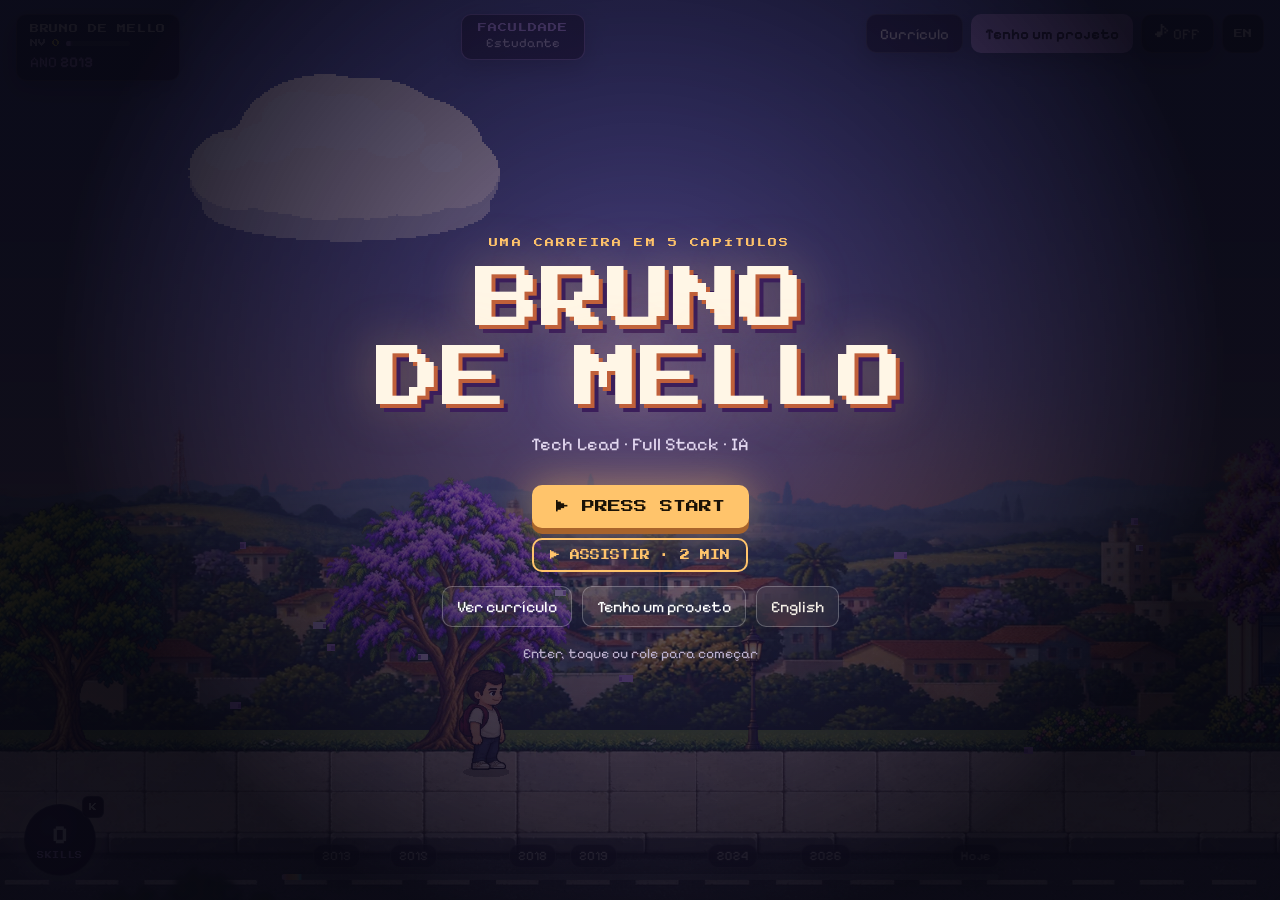
==== commit 7617e6ba: "v3: links diretos, dados estruturados, acessibilidade e bastidores - ?cv, ?projeto/?project e ?assis" ====
--- a/v3/index.html
+++ b/v3/index.html
@@ -24,6 +24,55 @@
   <link rel="preconnect" href="https://fonts.gstatic.com" crossorigin>
   <link rel="stylesheet" href="https://fonts.googleapis.com/css2?family=Press+Start+2P&family=Pixelify+Sans:wght@400;700&family=VT323&display=swap">
   <link rel="stylesheet" href="style.css">
+  <script type="application/ld+json">
+{
+    "@context": "https://schema.org",
+    "@type": "Person",
+    "name": "Bruno de Mello",
+    "url": "https://brunodemello.dev/",
+    "mainEntityOfPage": "https://brunodemello.dev/portfolio-game-v3/",
+    "jobTitle": "Tech Lead e responsável pelo desenvolvimento",
+    "description": "Desenvolvedor full stack com 11 anos de web, Tech Lead e responsável pelo setor de desenvolvimento de uma agência digital.",
+    "email": "mailto:contact@brunodemello.dev",
+    "worksFor": {
+      "@type": "Organization",
+      "name": "MktNow"
+    },
+    "alumniOf": {
+      "@type": "CollegeOrUniversity",
+      "name": "Unesp Bauru"
+    },
+    "knowsAbout": [
+      "React",
+      "JavaScript",
+      "Node.js",
+      "TypeScript",
+      "Next.js",
+      "Apache Cordova",
+      "iOS",
+      "PostgreSQL",
+      "MySQL",
+      "SQLite",
+      "Python",
+      "OCR",
+      "VTEX",
+      "Loja Integrada",
+      "APIs REST",
+      "Linux",
+      "Nginx",
+      "Liderança técnica",
+      "Inteligência artificial aplicada"
+    ],
+    "knowsLanguage": [
+      "pt-BR",
+      "en"
+    ],
+    "sameAs": [
+      "https://www.linkedin.com/in/bruno-de-mello-3264b5115/"
+    ],
+    "inLanguage": "pt-BR"
+  }
+  </script>
   <script>document.documentElement.classList.add('js');</script>
   <script type="module" src="js/main.js"></script>
 </head>
@@ -32,7 +81,7 @@
 
   <div id="app">
     <canvas id="screen" aria-hidden="true"></canvas>
-    <div id="billboards" aria-hidden="true"></div>
+    <div id="billboards"></div>
 
     <header class="hud-top">
       <div class="hud-id">
@@ -213,6 +262,7 @@
       <p class="role">Tabelas nutricionais encontradas automaticamente</p>
       <ul class="board"><li><span>PRODUTOS</span><span>187</span><span>LIDOS</span></li><li><span>IMAGENS</span><span>566</span><span>ANALISADAS</span></li><li><span>TABELAS</span><span>305</span><span>ACHADAS</span></li></ul>
       <p class="body">Um script em Python lê o catálogo pela API da Loja Integrada, passa OCR (Tesseract) em cada imagem e separa as que são tabelas nutricionais. O resultado vira um JSON que alimenta um botão com a tabela na página do produto: 143 produtos ganharam a tabela, substituindo parte da classificação manual das fotos.</p>
+      <p><a class="case" href="/pt/work/fitfood/">Ler o case completo</a></p>
     </article>
 
     <article class="station" data-id="personal" data-x="4520"
@@ -291,6 +341,7 @@
       <li data-skill="Python" data-code="PY" data-group="back"><b>Python</b> A aplicação do ClearDesk, piloto para organizar pedidos e orçamentos de uma operação de serviços.</li>
       </ul>
     </section>
+    <p>Bastidores: este jogo foi feito com IA sob a minha direção, com arte gerada pelo Codex e código escrito com agentes de IA (Claude Code e Codex). O código está no <a href="https://github.com/brunodemello/portfolio-game">GitHub</a>.</p>
   </main>
 
   <dialog class="wheel" id="skill-wheel" aria-labelledby="wheel-name">
@@ -365,7 +416,7 @@
       <ul class="works">
         <li><a href="/pt/work/tri-star/"><b>Tri-Star</b><span>App offline de inspeção usado em 3 aeroportos</span></a></li>
         <li><a href="/pt/work/urbes/"><b>URBES</b><span>App iOS de transporte público com back-end próprio</span></a></li>
-        <li><span class="work"><b>Fit Food</b><span>OCR achou 305 tabelas nutricionais em 566 imagens</span></span></li>
+        <li><a href="/pt/work/fitfood/"><b>Fit Food</b><span>OCR achou 305 tabelas nutricionais em 566 imagens</span></a></li>
         <li><a href="/pt/work/careeros/"><b>CareerOS</b><span>Produto próprio, construído de ponta a ponta</span></a></li>
         <li><a href="/pt/work/cleardesk/"><b>ClearDesk</b><span>Do pedido ao acompanhamento de orçamentos</span></a></li>
         <li><a href="/pt/work/dunder-labs/"><b>Labs</b><span>Time de agentes de IA com revisão humana</span></a></li>
@@ -384,5 +435,26 @@
       <p class="panel-mail">Ou escreva direto para <b>contact@brunodemello.dev</b></p>
     </div>
   </dialog>
+  <dialog class="panel" id="panel-bastidores" aria-labelledby="bastidores-title">
+    <div class="panel-inner">
+      <button type="button" class="panel-close" data-close>Voltar ao jogo ✕</button>
+      <p class="panel-kicker">BASTIDORES</p>
+      <h2 id="bastidores-title">Como este jogo foi feito</h2>
+      <p class="panel-lead">Este portfólio é, ele mesmo, um exemplo de como uso IA no trabalho: eu dirigi, e agentes de IA produziram boa parte da arte e do código.</p>
+      <h3>Quem fez o quê</h3>
+      <ul class="cv">
+        <li><b>Eu</b><p>o conceito, o roteiro da carreira, todo o conteúdo, as decisões de design e a revisão de cada versão antes de ir ao ar.</p></li>
+        <li><b>Arte</b><p>gerada com IA (Codex) a partir de briefs de estilo e, no caso do personagem, de fotos minhas: cenários, prédios e o Bruno em 6 fases, com caminhada, corrida e pulo.</p></li>
+        <li><b>Código</b><p>escrito com agentes de IA (Claude Code e Codex) sob a minha direção: motor em JavaScript puro e canvas 2D, sem bibliotecas.</p></li>
+      </ul>
+      <h3>Como foi o processo</h3>
+      <p>Ciclos curtos: ideia, implementação, teste no navegador (desktop e celular) e publicação. Cada versão vai para uma pasta nova no servidor, os arquivos no ar são conferidos byte a byte e a anterior fica pronta para voltar. Foram mais de 15 publicações em dois dias.</p>
+      <h3>O que isso mostra</h3>
+      <p>Saber dividir o trabalho com IA: definir o que construir, dar o contexto certo, revisar com critério e não abrir mão da qualidade. É esse uso de IA que levo para o desenvolvimento na agência.</p>
+      <div class="panel-actions">
+        <a class="btn" href="https://github.com/brunodemello/portfolio-game" target="_blank" rel="noopener">Ver o código no GitHub</a>
+      </div>
+    </div>
+  </dialog>
 </body>
 </html>
